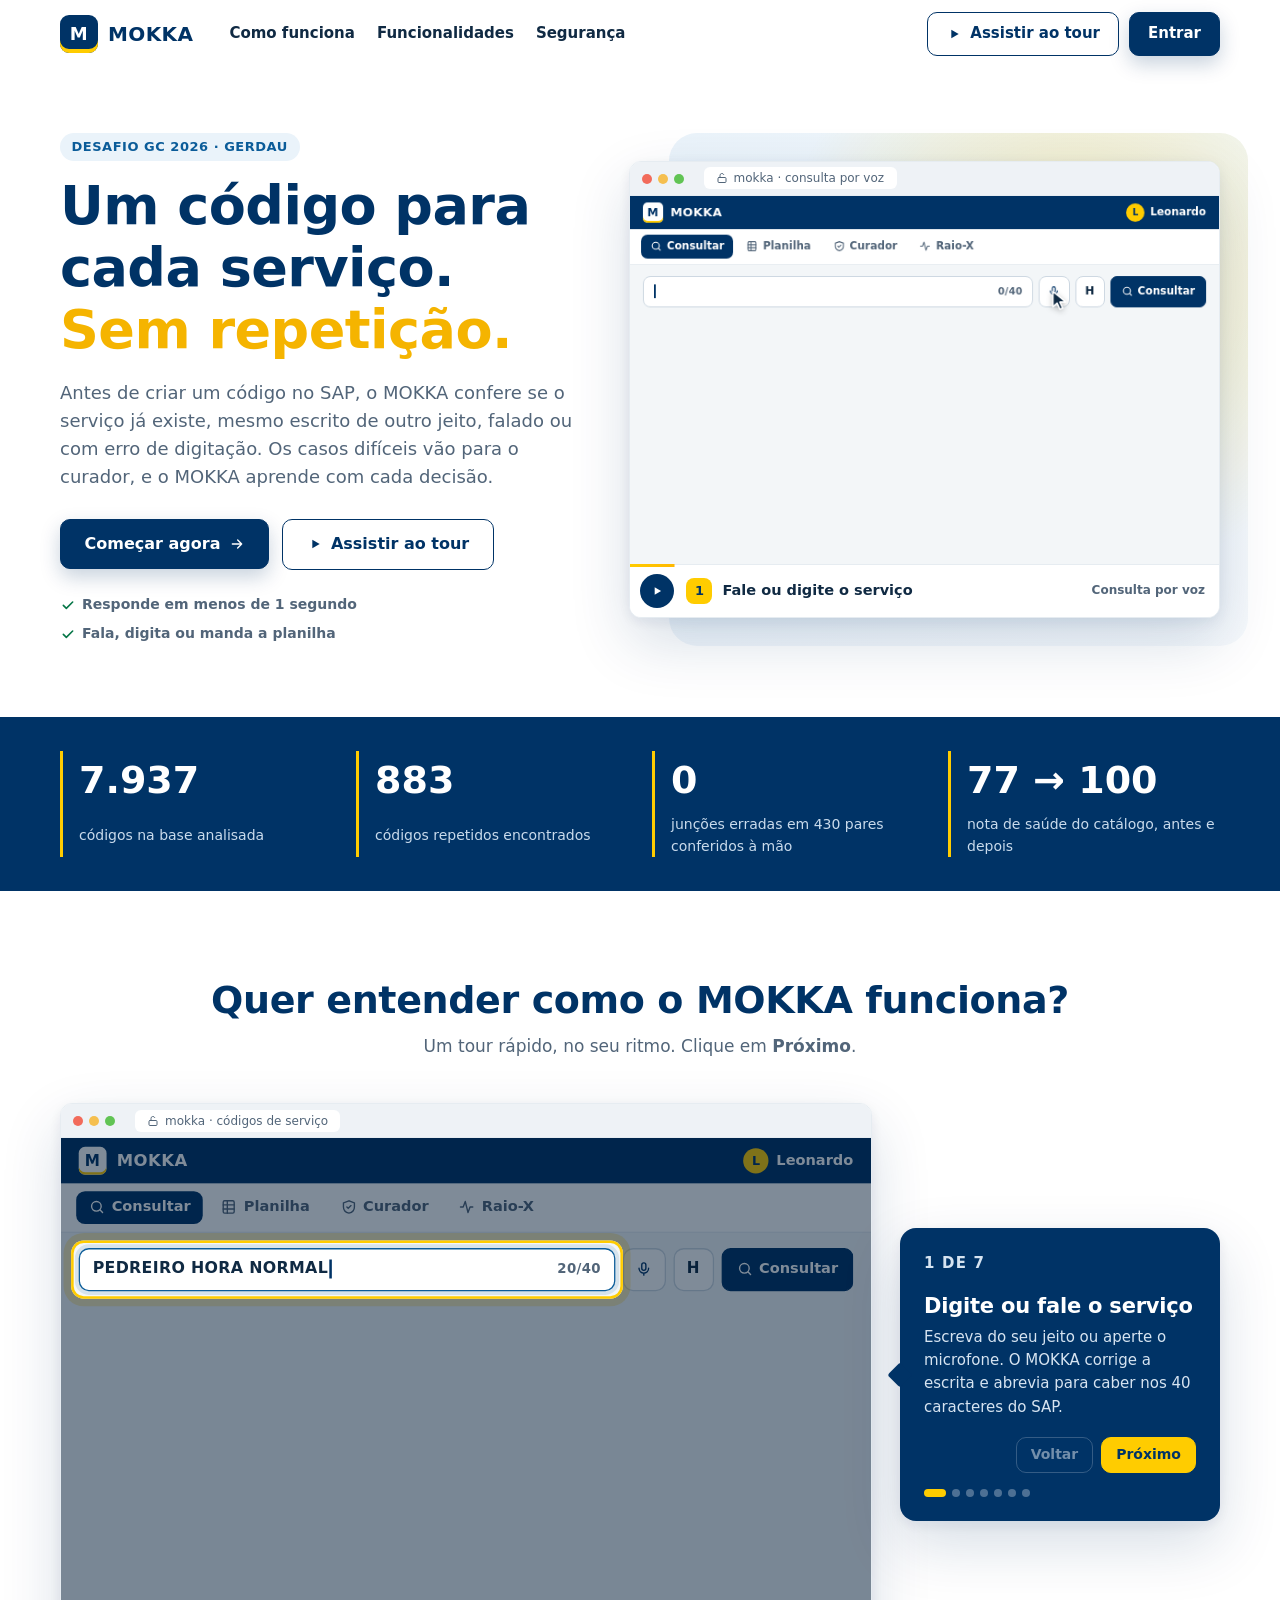
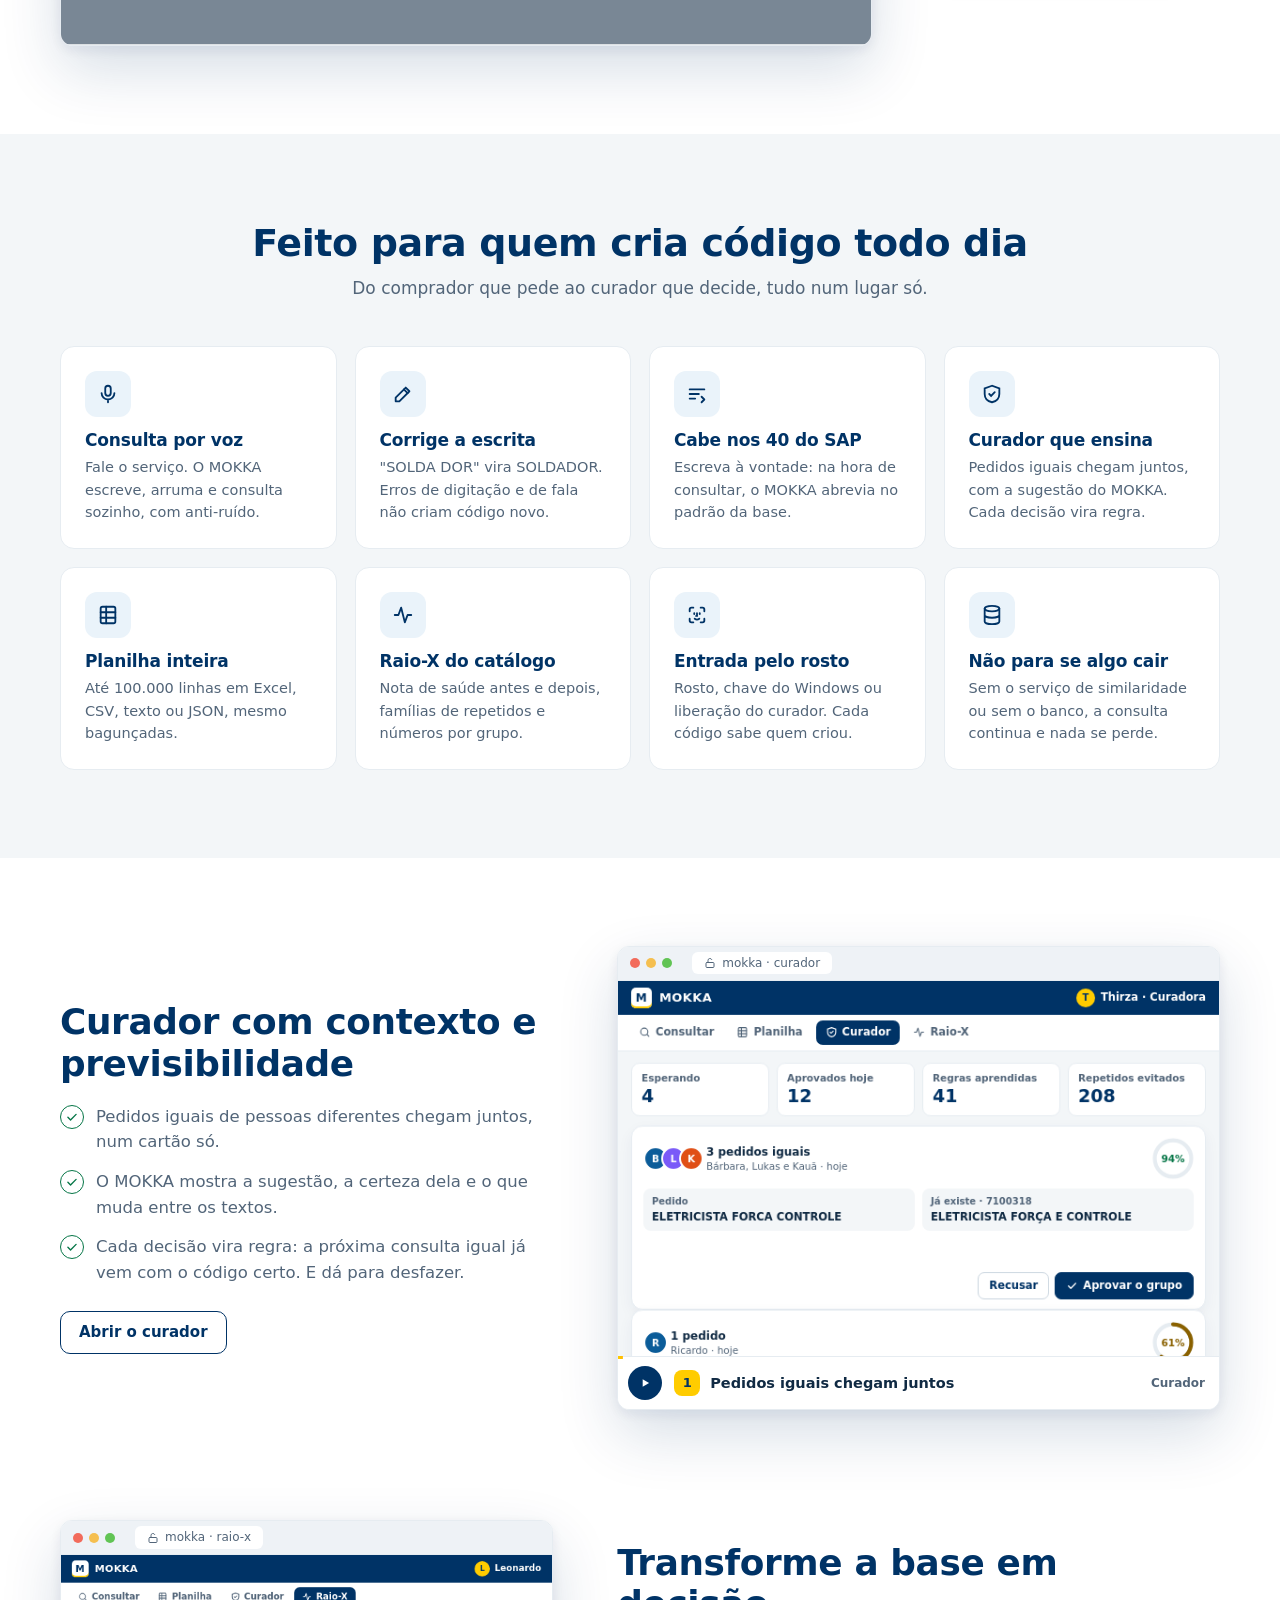
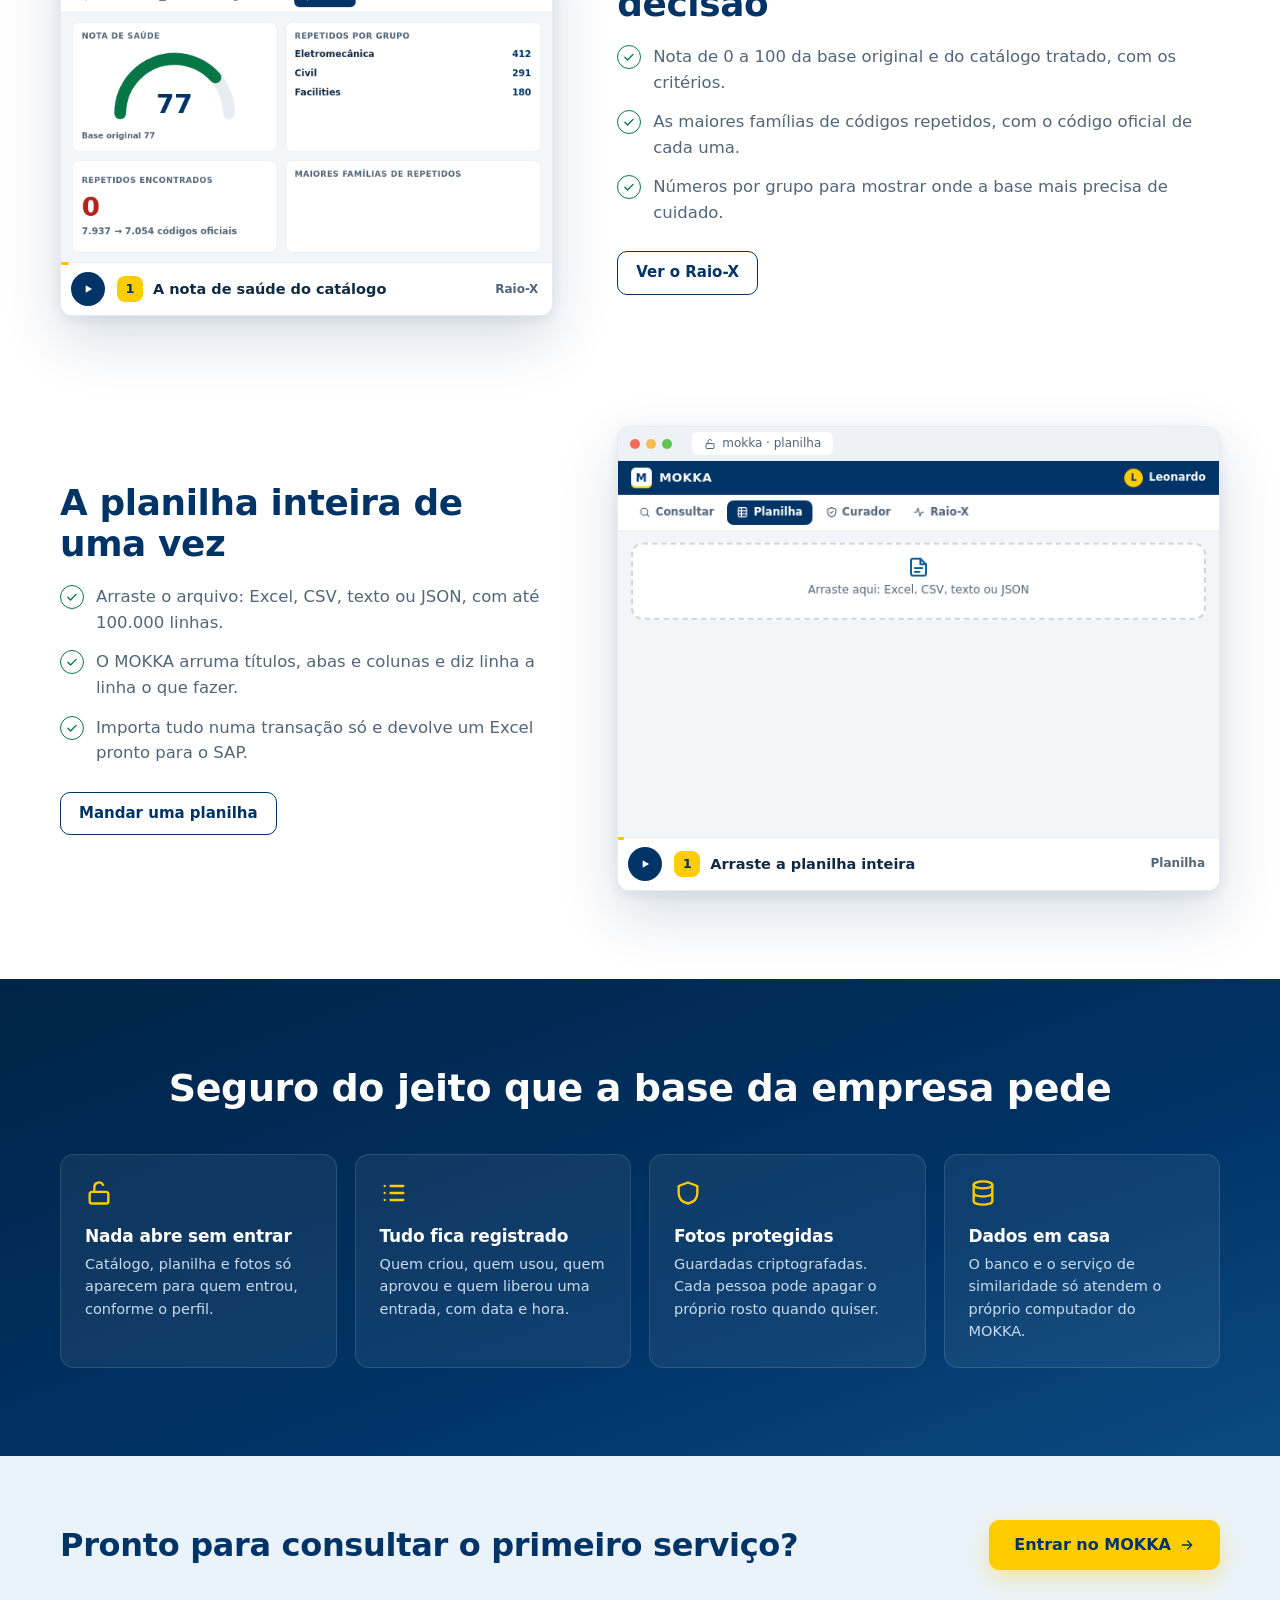
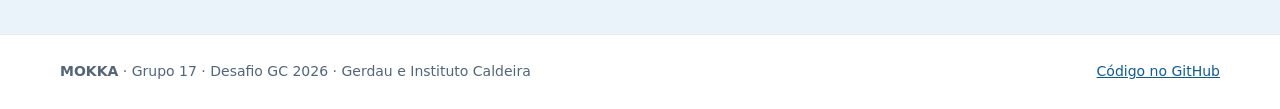
==== codigos-api/src/main/resources/static/inicio.html @ 4d0acd2e "feat: link seguro para o grupo, planilha até 100.000 linhas e tela inicial - Link seguro: o grupo te" ====
<!doctype html>
<html lang="pt-BR">
<head>
<meta charset="utf-8">
<meta name="viewport" content="width=device-width, initial-scale=1, viewport-fit=cover">
<meta name="theme-color" content="#003366">
<meta name="description" content="MOKKA: antes de criar um código de serviço no SAP, confere se ele já existe, mesmo escrito de outro jeito.">
<title>MOKKA · Um código para cada serviço</title>
<link rel="stylesheet" href="inicio.css?v=19">
</head>
<body>
<svg width="0" height="0" style="position:absolute" aria-hidden="true">
  <symbol id="i-busca" viewBox="0 0 24 24" fill="none" stroke="currentColor" stroke-width="2" stroke-linecap="round"><circle cx="11" cy="11" r="7"/><path d="m20 20-3.5-3.5"/></symbol>
  <symbol id="i-planilha" viewBox="0 0 24 24" fill="none" stroke="currentColor" stroke-width="2" stroke-linecap="round"><rect x="4" y="3" width="16" height="18" rx="2"/><path d="M4 9h16M4 15h16M10 3v18"/></symbol>
  <symbol id="i-curador" viewBox="0 0 24 24" fill="none" stroke="currentColor" stroke-width="2" stroke-linecap="round"><path d="M12 3 4 6v6c0 5 3.5 8 8 9 4.5-1 8-4 8-9V6z"/><path d="m9 12 2 2 4-4"/></symbol>
  <symbol id="i-mic" viewBox="0 0 24 24" fill="none" stroke="currentColor" stroke-width="2" stroke-linecap="round"><rect x="9" y="3" width="6" height="11" rx="3"/><path d="M5 11a7 7 0 0 0 14 0M12 18v3"/></symbol>
  <symbol id="i-rosto" viewBox="0 0 24 24" fill="none" stroke="currentColor" stroke-width="2" stroke-linecap="round"><path d="M4 8V6a2 2 0 0 1 2-2h2M16 4h2a2 2 0 0 1 2 2v2M20 16v2a2 2 0 0 1-2 2h-2M8 20H6a2 2 0 0 1-2-2v-2"/><path d="M9 10v1M15 10v1M12 10v3h-1M9.5 16a4 4 0 0 0 5 0"/></symbol>
  <symbol id="i-raio" viewBox="0 0 24 24" fill="none" stroke="currentColor" stroke-width="2" stroke-linecap="round" stroke-linejoin="round"><path d="M3 12h4l3-8 4 16 3-8h4"/></symbol>
  <symbol id="i-baixar" viewBox="0 0 24 24" fill="none" stroke="currentColor" stroke-width="2" stroke-linecap="round" stroke-linejoin="round"><path d="M12 4v11m0 0-4-4m4 4 4-4M5 19h14"/></symbol>
  <symbol id="i-banco" viewBox="0 0 24 24" fill="none" stroke="currentColor" stroke-width="2" stroke-linecap="round"><ellipse cx="12" cy="5" rx="8" ry="3"/><path d="M4 5v14c0 1.7 3.6 3 8 3s8-1.3 8-3V5M4 12c0 1.7 3.6 3 8 3s8-1.3 8-3"/></symbol>
  <symbol id="i-ok" viewBox="0 0 24 24" fill="none" stroke="currentColor" stroke-width="2.4" stroke-linecap="round" stroke-linejoin="round"><path d="m5 12.5 4.5 4.5L19 7.5"/></symbol>
  <symbol id="i-seta" viewBox="0 0 24 24" fill="none" stroke="currentColor" stroke-width="2" stroke-linecap="round" stroke-linejoin="round"><path d="M5 12h14M13 6l6 6-6 6"/></symbol>
  <symbol id="i-cadeado" viewBox="0 0 24 24" fill="none" stroke="currentColor" stroke-width="2" stroke-linecap="round" stroke-linejoin="round"><rect x="4" y="11" width="16" height="10" rx="2"/><path d="M8 11V7a4 4 0 0 1 7.5-2"/></symbol>
  <symbol id="i-relogio" viewBox="0 0 24 24" fill="none" stroke="currentColor" stroke-width="2" stroke-linecap="round" stroke-linejoin="round"><circle cx="12" cy="12" r="9"/><path d="M12 7v5l3 2"/></symbol>
  <symbol id="i-brilho" viewBox="0 0 24 24" fill="none" stroke="currentColor" stroke-width="2" stroke-linecap="round" stroke-linejoin="round"><path d="M12 3v4M12 17v4M3 12h4M17 12h4M6 6l2.5 2.5M15.5 15.5 18 18M18 6l-2.5 2.5M8.5 15.5 6 18"/></symbol>
  <symbol id="i-igual" viewBox="0 0 24 24" fill="none" stroke="currentColor" stroke-width="2.4" stroke-linecap="round" stroke-linejoin="round"><path d="M6 9h12M6 15h12"/></symbol>
  <symbol id="i-corrige" viewBox="0 0 24 24" fill="none" stroke="currentColor" stroke-width="2" stroke-linecap="round" stroke-linejoin="round"><path d="M4 20h4L19 9l-4-4L4 16z"/><path d="m13 7 4 4"/></symbol>
  <symbol id="i-tesoura" viewBox="0 0 24 24" fill="none" stroke="currentColor" stroke-width="2" stroke-linecap="round" stroke-linejoin="round"><path d="M4 7h16M4 12h10M4 17h6"/><path d="m17 15 3 3-3 3"/></symbol>
  <symbol id="i-escudo" viewBox="0 0 24 24" fill="none" stroke="currentColor" stroke-width="2" stroke-linecap="round" stroke-linejoin="round"><path d="M12 3 4 6v6c0 5 3.5 8 8 9 4.5-1 8-4 8-9V6z"/></symbol>
  <symbol id="i-lista" viewBox="0 0 24 24" fill="none" stroke="currentColor" stroke-width="2" stroke-linecap="round" stroke-linejoin="round"><path d="M9 6h11M9 12h11M9 18h11M4 6h.01M4 12h.01M4 18h.01"/></symbol>
  <symbol id="i-play" viewBox="0 0 24 24" fill="currentColor"><path d="M8 5.5v13l11-6.5z"/></symbol>
  <symbol id="i-pausa" viewBox="0 0 24 24" fill="currentColor"><rect x="6" y="5" width="4" height="14" rx="1"/><rect x="14" y="5" width="4" height="14" rx="1"/></symbol>
  <symbol id="i-mais" viewBox="0 0 24 24" fill="none" stroke="currentColor" stroke-width="2" stroke-linecap="round"><path d="M12 5v14M5 12h14"/></symbol>
  <symbol id="i-arquivo" viewBox="0 0 24 24" fill="none" stroke="currentColor" stroke-width="2" stroke-linecap="round" stroke-linejoin="round"><path d="M14 3H6a2 2 0 0 0-2 2v14a2 2 0 0 0 2 2h12a2 2 0 0 0 2-2V9z"/><path d="M14 3v6h6M8 13h8M8 17h5"/></symbol>
</svg>

<header class="topo" id="topo">
  <div class="dentro">
    <a class="marca" href="#inicio" aria-label="MOKKA, início">
      <span class="selo-marca" aria-hidden="true">M</span>
      <span>MOKKA</span>
    </a>
    <nav class="menu" aria-label="Seções">
      <a href="#tour">Como funciona</a>
      <a href="#funcionalidades">Funcionalidades</a>
      <a href="#seguranca">Segurança</a>
    </nav>
    <div class="acoes">
      <a class="botao contorno so-largo" href="#tour"><svg><use href="#i-play"/></svg>Assistir ao tour</a>
      <a class="botao principal" href="/#entrar">Entrar</a>
    </div>
  </div>
</header>

<main id="inicio">
  <section class="heroi dentro">
    <div class="heroi-texto">
      <p class="sobretitulo">Desafio GC 2026 · Gerdau</p>
      <h1>Um código para cada serviço. <span>Sem repetição.</span></h1>
      <p class="lide">Antes de criar um código no SAP, o MOKKA confere se o serviço já existe, mesmo escrito de outro jeito, falado ou com erro de digitação. Os casos difíceis vão para o curador, e o MOKKA aprende com cada decisão.</p>
      <div class="linha-botoes">
        <a class="botao principal grande" href="/#entrar">Começar agora<svg><use href="#i-seta"/></svg></a>
        <a class="botao contorno grande" href="#tour"><svg><use href="#i-play"/></svg>Assistir ao tour</a>
      </div>
      <ul class="selos">
        <li><svg><use href="#i-ok"/></svg>Responde em menos de 1 segundo</li>
        <li><svg><use href="#i-ok"/></svg>Fala, digita ou manda a planilha</li>
      </ul>
    </div>
    <figure class="video" data-demo="consulta" data-rotulo="Consulta por voz">
      <figcaption class="oculto-leitor">Demonstração animada: uma consulta por voz encontra o código que já existe.</figcaption>
    </figure>
  </section>

  <section class="numeros" aria-label="Resultados na base da Gerdau">
    <div class="dentro">
      <div><b data-contar="7937" data-milhar>0</b><span>códigos na base analisada</span></div>
      <div><b data-contar="883">0</b><span>códigos repetidos encontrados</span></div>
      <div><b data-contar="0" data-fixo>0</b><span>junções erradas em 430 pares conferidos à mão</span></div>
      <div><b><span data-contar="77">0</span> → <span data-contar="100">0</span></b><span>nota de saúde do catálogo, antes e depois</span></div>
    </div>
  </section>

  <section class="secao" id="tour">
    <div class="dentro">
      <h2 class="titulo-secao">Quer entender como o MOKKA funciona?</h2>
      <p class="sub-secao">Um tour rápido, no seu ritmo. Clique em <b>Próximo</b>.</p>
      <div class="tour" id="tour-caixa">
        <div class="janela">
          <div class="janela-barra"><i></i><i></i><i></i><span class="endereco"><svg><use href="#i-cadeado"/></svg>mokka · códigos de serviço</span></div>
          <div class="palco-caixa"><div class="palco" id="tour-palco"></div></div>
        </div>
        <div class="balao" id="tour-balao" role="dialog" aria-live="polite" aria-labelledby="tour-titulo">
          <p class="balao-passo" id="tour-passo"></p>
          <h3 id="tour-titulo"></h3>
          <p id="tour-texto"></p>
          <div class="balao-botoes">
            <button type="button" class="botao contorno pequeno" id="tour-voltar">Voltar</button>
            <button type="button" class="botao principal pequeno" id="tour-proximo">Próximo</button>
          </div>
          <div class="pontos" id="tour-pontos" aria-hidden="true"></div>
        </div>
      </div>
    </div>
  </section>

  <section class="secao clara" id="funcionalidades">
    <div class="dentro">
      <h2 class="titulo-secao">Feito para quem cria código todo dia</h2>
      <p class="sub-secao">Do comprador que pede ao curador que decide, tudo num lugar só.</p>
      <div class="grade">
        <article class="recurso"><span class="icone"><svg><use href="#i-mic"/></svg></span><h3>Consulta por voz</h3><p>Fale o serviço. O MOKKA escreve, arruma e consulta sozinho, com anti-ruído.</p></article>
        <article class="recurso"><span class="icone"><svg><use href="#i-corrige"/></svg></span><h3>Corrige a escrita</h3><p>"SOLDA DOR" vira SOLDADOR. Erros de digitação e de fala não criam código novo.</p></article>
        <article class="recurso"><span class="icone"><svg><use href="#i-tesoura"/></svg></span><h3>Cabe nos 40 do SAP</h3><p>Escreva à vontade: na hora de consultar, o MOKKA abrevia no padrão da base.</p></article>
        <article class="recurso"><span class="icone"><svg><use href="#i-curador"/></svg></span><h3>Curador que ensina</h3><p>Pedidos iguais chegam juntos, com a sugestão do MOKKA. Cada decisão vira regra.</p></article>
        <article class="recurso"><span class="icone"><svg><use href="#i-planilha"/></svg></span><h3>Planilha inteira</h3><p>Até 100.000 linhas em Excel, CSV, texto ou JSON, mesmo bagunçadas.</p></article>
        <article class="recurso"><span class="icone"><svg><use href="#i-raio"/></svg></span><h3>Raio-X do catálogo</h3><p>Nota de saúde antes e depois, famílias de repetidos e números por grupo.</p></article>
        <article class="recurso"><span class="icone"><svg><use href="#i-rosto"/></svg></span><h3>Entrada pelo rosto</h3><p>Rosto, chave do Windows ou liberação do curador. Cada código sabe quem criou.</p></article>
        <article class="recurso"><span class="icone"><svg><use href="#i-banco"/></svg></span><h3>Não para se algo cair</h3><p>Sem o serviço de similaridade ou sem o banco, a consulta continua e nada se perde.</p></article>
      </div>
    </div>
  </section>

  <section class="secao">
    <div class="dentro">
      <div class="bloco">
        <div class="bloco-texto">
          <h2>Curador com contexto e previsibilidade</h2>
          <ul class="lista-ok">
            <li><svg><use href="#i-ok"/></svg>Pedidos iguais de pessoas diferentes chegam juntos, num cartão só.</li>
            <li><svg><use href="#i-ok"/></svg>O MOKKA mostra a sugestão, a certeza dela e o que muda entre os textos.</li>
            <li><svg><use href="#i-ok"/></svg>Cada decisão vira regra: a próxima consulta igual já vem com o código certo. E dá para desfazer.</li>
          </ul>
          <a class="botao contorno" href="/#curador">Abrir o curador</a>
        </div>
        <figure class="video" data-demo="curador" data-rotulo="Curador">
          <figcaption class="oculto-leitor">Demonstração animada: o curador aprova um grupo de pedidos iguais e o MOKKA aprende.</figcaption>
        </figure>
      </div>

      <div class="bloco invertido">
        <div class="bloco-texto">
          <h2>Transforme a base em decisão</h2>
          <ul class="lista-ok">
            <li><svg><use href="#i-ok"/></svg>Nota de 0 a 100 da base original e do catálogo tratado, com os critérios.</li>
            <li><svg><use href="#i-ok"/></svg>As maiores famílias de códigos repetidos, com o código oficial de cada uma.</li>
            <li><svg><use href="#i-ok"/></svg>Números por grupo para mostrar onde a base mais precisa de cuidado.</li>
          </ul>
          <a class="botao contorno" href="/#raio-x">Ver o Raio-X</a>
        </div>
        <figure class="video" data-demo="raiox" data-rotulo="Raio-X">
          <figcaption class="oculto-leitor">Demonstração animada: a nota do catálogo sobe de 77 para 100.</figcaption>
        </figure>
      </div>

      <div class="bloco">
        <div class="bloco-texto">
          <h2>A planilha inteira de uma vez</h2>
          <ul class="lista-ok">
            <li><svg><use href="#i-ok"/></svg>Arraste o arquivo: Excel, CSV, texto ou JSON, com até 100.000 linhas.</li>
            <li><svg><use href="#i-ok"/></svg>O MOKKA arruma títulos, abas e colunas e diz linha a linha o que fazer.</li>
            <li><svg><use href="#i-ok"/></svg>Importa tudo numa transação só e devolve um Excel pronto para o SAP.</li>
          </ul>
          <a class="botao contorno" href="/#planilha">Mandar uma planilha</a>
        </div>
        <figure class="video" data-demo="planilha" data-rotulo="Planilha">
          <figcaption class="oculto-leitor">Demonstração animada: uma planilha é analisada e cada linha ganha um resultado.</figcaption>
        </figure>
      </div>
    </div>
  </section>

  <section class="secao escura" id="seguranca">
    <div class="dentro">
      <h2 class="titulo-secao">Seguro do jeito que a base da empresa pede</h2>
      <div class="grade quatro">
        <article><svg><use href="#i-cadeado"/></svg><h3>Nada abre sem entrar</h3><p>Catálogo, planilha e fotos só aparecem para quem entrou, conforme o perfil.</p></article>
        <article><svg><use href="#i-lista"/></svg><h3>Tudo fica registrado</h3><p>Quem criou, quem usou, quem aprovou e quem liberou uma entrada, com data e hora.</p></article>
        <article><svg><use href="#i-escudo"/></svg><h3>Fotos protegidas</h3><p>Guardadas criptografadas. Cada pessoa pode apagar o próprio rosto quando quiser.</p></article>
        <article><svg><use href="#i-banco"/></svg><h3>Dados em casa</h3><p>O banco e o serviço de similaridade só atendem o próprio computador do MOKKA.</p></article>
      </div>
    </div>
  </section>

  <section class="chamada" id="entrar">
    <div class="dentro">
      <h2>Pronto para consultar o primeiro serviço?</h2>
      <a class="botao amarelo grande" href="/#entrar">Entrar no MOKKA<svg><use href="#i-seta"/></svg></a>
    </div>
  </section>
</main>

<footer class="rodape">
  <div class="dentro">
    <span><b>MOKKA</b> · Grupo 17 · Desafio GC 2026 · Gerdau e Instituto Caldeira</span>
    <a href="https://github.com/LeonardoLopesMMZ/DESAFIO-GC-GERDAU" target="_blank" rel="noopener">Código no GitHub</a>
  </div>
</footer>

<template id="tela-consulta">
  <div class="app">
    <div class="app-topo"><span class="mini-selo">M</span>MOKKA<span class="app-usuario"><i>L</i>Leonardo</span></div>
    <div class="app-abas"><span class="ativa"><svg><use href="#i-busca"/></svg>Consultar</span><span><svg><use href="#i-planilha"/></svg>Planilha</span><span><svg><use href="#i-curador"/></svg>Curador</span><span><svg><use href="#i-raio"/></svg>Raio-X</span></div>
    <div class="app-corpo">
      <div class="campo-linha">
        <div class="campo" data-alvo="campo"><span class="digitado" data-digitar="pedreiro hora normal"></span><span class="caret"></span><span class="contador"><b data-tamanho>0</b>/40</span></div>
        <span class="mic" data-alvo="mic"><svg><use href="#i-mic"/></svg></span>
        <span class="un">H</span>
        <span class="btn principal" data-alvo="consultar"><svg><use href="#i-busca"/></svg>Consultar</span>
      </div>
      <p class="ouvindo">Ouvindo… pode falar</p>
      <div class="faixa vermelha"><span class="sinal"><svg><use href="#i-igual"/></svg></span><div><b>Já existe: 7100215</b><small>PEDREIRO - HORA NORMAL · mesma unidade</small></div><span class="btn principal" data-alvo="usar"><svg><use href="#i-ok"/></svg>Usar o 7100215</span></div>
      <div class="cab-lista"><b>Parecidos no catálogo</b><span class="pager"><span class="pg1">1–5 de 8</span><span class="pg2">6–8 de 8</span><i>‹</i><i data-alvo="proximo">›</i></span></div>
      <div class="linhas pagina1">
        <div class="linha"><b>7100215</b><span>PEDREIRO - HORA NORMAL</span><em class="ad" style="--p:100%">100%</em><span class="tag igual">Igual</span></div>
        <div class="linha"><b>7100341</b><span>PEDREIRO HORA NORMAL ADM</span><em class="ad" style="--p:94%">94%</em><span class="tag quase">Quase igual</span></div>
        <div class="linha"><b>7100217</b><span>PEDREIRO - HORA EXTRA 50%</span><em class="ad" style="--p:81%">81%</em><span class="tag dif">Diferente</span></div>
        <div class="linha"><b>7100220</b><span>MEIO OFICIAL PEDREIRO</span><em class="ad" style="--p:72%">72%</em><span class="tag dif">Diferente</span></div>
        <div class="linha"><b>7100398</b><span>PEDREIRO REFRATARISTA</span><em class="ad" style="--p:68%">68%</em><span class="tag dif">Diferente</span></div>
      </div>
      <div class="linhas pagina2">
        <div class="linha"><b>7100402</b><span>ENCARREGADO PEDREIRO</span><em class="ad" style="--p:61%">61%</em><span class="tag dif">Diferente</span></div>
        <div class="linha"><b>7100219</b><span>PEDREIRO - HORA EXTRA 100%</span><em class="ad" style="--p:58%">58%</em><span class="tag dif">Diferente</span></div>
        <div class="linha"><b>7100512</b><span>AJUDANTE PEDREIRO</span><em class="ad" style="--p:55%">55%</em><span class="tag dif">Diferente</span></div>
      </div>
      <div class="pronto"><svg><use href="#i-ok"/></svg>Código 7100215 usado. Nenhum código repetido criado.</div>
    </div>
  </div>
</template>

<template id="tela-curador">
  <div class="app">
    <div class="app-topo"><span class="mini-selo">M</span>MOKKA<span class="app-usuario"><i>T</i>Thirza · Curadora</span></div>
    <div class="app-abas"><span><svg><use href="#i-busca"/></svg>Consultar</span><span><svg><use href="#i-planilha"/></svg>Planilha</span><span class="ativa"><svg><use href="#i-curador"/></svg>Curador</span><span><svg><use href="#i-raio"/></svg>Raio-X</span></div>
    <div class="app-corpo">
      <div class="kpis">
        <div><small>Esperando</small><b data-de="4" data-ate="3" data-contar-cena>4</b></div>
        <div><small>Aprovados hoje</small><b data-de="12" data-ate="15" data-contar-cena>12</b></div>
        <div><small>Regras aprendidas</small><b data-de="41" data-ate="42" data-contar-cena>41</b></div>
        <div><small>Repetidos evitados</small><b data-de="208" data-ate="211" data-contar-cena>208</b></div>
      </div>
      <div class="caso" data-alvo="caso">
        <div class="caso-topo">
          <span class="avatares"><i>B</i><i>L</i><i>K</i></span>
          <span><b>3 pedidos iguais</b><small>Bárbara, Lukas e Kauã · hoje</small></span>
          <span class="anel" style="--p:94"><svg viewBox="0 0 36 36"><circle cx="18" cy="18" r="15.9"/><circle class="cheio" cx="18" cy="18" r="15.9" pathLength="100"/></svg><b>94%</b></span>
        </div>
        <div class="comparar">
          <div><small>Pedido</small>ELETRICISTA <mark>FORCA</mark> CONTROLE</div>
          <div><small>Já existe · 7100318</small>ELETRICISTA <mark>FORÇA E</mark> CONTROLE</div>
        </div>
        <p class="sugestao"><svg><use href="#i-brilho"/></svg>Sugestão do MOKKA: <b>é o mesmo serviço, usar o 7100318</b></p>
        <div class="caso-botoes"><span class="btn">Recusar</span><span class="btn principal" data-alvo="aprovar"><svg><use href="#i-ok"/></svg><span class="txt-a">Aprovar o grupo</span><span class="txt-b">Grupo aprovado</span></span></div>
        <span class="selo-ok" aria-hidden="true"><svg viewBox="0 0 24 24"><circle cx="12" cy="12" r="10"/><path d="m7.5 12.5 3 3 6-6.5"/></svg></span>
      </div>
      <div class="caso proximo-caso">
        <div class="caso-topo"><span class="avatares"><i>R</i></span><span><b>1 pedido</b><small>Ricardo · hoje</small></span><span class="anel" style="--p:61"><svg viewBox="0 0 36 36"><circle cx="18" cy="18" r="15.9"/><circle class="cheio" cx="18" cy="18" r="15.9" pathLength="100"/></svg><b>61%</b></span></div>
        <div class="comparar"><div><small>Pedido</small>SOLDADOR TIG INOX</div><div><small>Parecido · 7100604</small>SOLDADOR TIG</div></div>
      </div>
      <div class="aprendi"><svg><use href="#i-brilho"/></svg>Aprendido: a próxima consulta igual já vem com o 7100318</div>
    </div>
  </div>
</template>

<template id="tela-raiox">
  <div class="app">
    <div class="app-topo"><span class="mini-selo">M</span>MOKKA<span class="app-usuario"><i>L</i>Leonardo</span></div>
    <div class="app-abas"><span><svg><use href="#i-busca"/></svg>Consultar</span><span><svg><use href="#i-planilha"/></svg>Planilha</span><span><svg><use href="#i-curador"/></svg>Curador</span><span class="ativa"><svg><use href="#i-raio"/></svg>Raio-X</span></div>
    <div class="app-corpo raiox">
      <div class="painel nota">
        <small>Nota de saúde</small>
        <div class="medidor"><svg viewBox="0 0 120 70"><path class="trilho" d="M10 62a50 50 0 0 1 100 0" pathLength="100"/><path class="arco" d="M10 62a50 50 0 0 1 100 0" pathLength="100"/></svg><b data-de="77" data-ate="100" data-contar-cena>77</b></div>
        <p><span class="antes">Base original 77</span><span class="depois">Catálogo tratado 100</span></p>
      </div>
      <div class="painel barras">
        <small>Repetidos por grupo</small>
        <div class="barra"><span>Eletromecânica</span><i style="--p:88%"></i><b>412</b></div>
        <div class="barra"><span>Civil</span><i style="--p:62%"></i><b>291</b></div>
        <div class="barra"><span>Facilities</span><i style="--p:38%"></i><b>180</b></div>
      </div>
      <div class="painel familias">
        <small>Maiores famílias de repetidos</small>
        <div class="familia"><b>ELETRICISTA - HORA NORMAL</b><span>23 códigos → 1</span></div>
        <div class="familia"><b>AJUDANTE GERAL</b><span>17 códigos → 1</span></div>
        <div class="familia"><b>PEDREIRO - HORA NORMAL</b><span>12 códigos → 1</span></div>
      </div>
      <div class="painel total"><small>Repetidos encontrados</small><b data-de="0" data-ate="883" data-contar-cena>0</b><span>7.937 → 7.054 códigos oficiais</span></div>
    </div>
  </div>
</template>

<template id="tela-planilha">
  <div class="app">
    <div class="app-topo"><span class="mini-selo">M</span>MOKKA<span class="app-usuario"><i>L</i>Leonardo</span></div>
    <div class="app-abas"><span><svg><use href="#i-busca"/></svg>Consultar</span><span class="ativa"><svg><use href="#i-planilha"/></svg>Planilha</span><span><svg><use href="#i-curador"/></svg>Curador</span><span><svg><use href="#i-raio"/></svg>Raio-X</span></div>
    <div class="app-corpo">
      <div class="soltar" data-alvo="soltar"><svg><use href="#i-arquivo"/></svg><span class="soltar-texto">Arraste aqui: Excel, CSV, texto ou JSON</span><span class="soltar-nome">pedidos_novembro.xlsx · 12.480 linhas</span><span class="progresso"><i></i></span></div>
      <span class="arquivo-voando"><svg><use href="#i-arquivo"/></svg>pedidos_novembro.xlsx</span>
      <div class="chips">
        <span class="chip vermelho">Já existem <b data-de="0" data-ate="4212" data-contar-cena>0</b></span>
        <span class="chip amarelo">Parecidos <b data-de="0" data-ate="1033" data-contar-cena>0</b></span>
        <span class="chip verde">Novos <b data-de="0" data-ate="6980" data-contar-cena>0</b></span>
        <span class="chip azul">Repetidos <b data-de="0" data-ate="255" data-contar-cena>0</b></span>
      </div>
      <div class="tabela">
        <div class="linha"><span>2</span><span>ELETRICISTA HORA NORMAL</span><span class="res vermelho">Já existe</span><span>7100109</span></div>
        <div class="linha"><span>3</span><span>MONTADOR ANDAIME</span><span class="res verde">Novo</span><span>—</span></div>
        <div class="linha"><span>4</span><span>ELETRICISTA - HR NORMAL</span><span class="res azul">Repetido</span><span>linha 2</span></div>
        <div class="linha"><span>5</span><span>SOLDA DOR TIG</span><span class="res amarelo">Parecido</span><span>7100604</span></div>
        <div class="linha"><span>6</span><span>PINTOR INDUSTRIAL</span><span class="res vermelho">Já existe</span><span>7100733</span></div>
      </div>
      <div class="baixar"><span class="btn principal" data-alvo="importar"><svg><use href="#i-banco"/></svg>Importar no banco</span><span class="btn" data-alvo="baixar"><svg><use href="#i-baixar"/></svg>Baixar Excel organizado</span></div>
    </div>
  </div>
</template>

<script src="inicio.js?v=19"></script>
</body>
</html>
---- codigos-api/src/main/resources/static/inicio.css ----
:root {
  --azul: #003366;
  --azul-2: #0b5c99;
  --azul-claro: #eaf3fa;
  --amarelo: #ffcc00;
  --amarelo-escuro: #8a6100;
  --vermelho: #b42318;
  --verde: #067647;
  --texto: #102a43;
  --fraco: #526579;
  --borda: #cbd6e0;
  --linha: #e6ecf1;
  --fundo: #f3f6f8;
  --raio: 12px;
  --sombra: 0 24px 60px rgba(0, 51, 102, .16), 0 4px 14px rgba(0, 51, 102, .08);
}

* { box-sizing: border-box; }
html { scroll-behavior: smooth; scroll-padding-top: 76px; -webkit-text-size-adjust: 100%; }
body { margin: 0; font: 16px/1.55 "Segoe UI", system-ui, -apple-system, Roboto, Arial, sans-serif; color: var(--texto); background: #fff; }
svg { width: 18px; height: 18px; flex: none; }
a { color: var(--azul-2); }
h1, h2, h3 { line-height: 1.15; letter-spacing: -.01em; }
.oculto-leitor { position: absolute; width: 1px; height: 1px; overflow: hidden; clip: rect(0 0 0 0); white-space: nowrap; }
.dentro { width: min(1160px, 100% - 32px); margin: 0 auto; }
.estreito { width: min(780px, 100% - 32px); }

.botao {
  display: inline-flex; align-items: center; justify-content: center; gap: 8px; min-height: 42px; padding: 9px 18px;
  border: 1.5px solid var(--borda); border-radius: 10px; font: inherit; font-weight: 700; font-size: 15px; text-decoration: none;
  color: var(--azul); background: #fff; cursor: pointer; transition: transform .15s ease, background .2s ease, border-color .2s ease, box-shadow .2s ease;
}
.botao:hover { transform: translateY(-2px); border-color: var(--azul); }
.botao:active { transform: scale(.97); }
.botao:focus-visible, summary:focus-visible { outline: 3px solid var(--amarelo); outline-offset: 2px; }
.botao.principal { color: #fff; background: var(--azul); border-color: var(--azul); box-shadow: 0 8px 20px rgba(0, 51, 102, .22); }
.botao.principal:hover { background: var(--azul-2); border-color: var(--azul-2); }
.botao.contorno { border-color: var(--azul); }
.botao.amarelo { color: var(--azul); background: var(--amarelo); border-color: var(--amarelo); box-shadow: 0 8px 22px rgba(255, 204, 0, .35); }
.botao.grande { min-height: 50px; padding: 12px 24px; font-size: 16px; }
.botao.pequeno { min-height: 36px; padding: 6px 14px; font-size: 14px; }
.botao:disabled { opacity: .45; cursor: default; transform: none; }
.botao svg { width: 16px; height: 16px; }

.topo { position: sticky; top: 0; z-index: 10; background: rgba(255, 255, 255, .9); backdrop-filter: blur(10px); border-bottom: 1px solid transparent; transition: border-color .2s ease, box-shadow .2s ease; }
.topo.rolou { border-color: var(--linha); box-shadow: 0 6px 20px rgba(0, 51, 102, .06); }
.topo .dentro { display: flex; align-items: center; gap: 24px; min-height: 68px; }
.marca { display: inline-flex; align-items: center; gap: 10px; font-weight: 800; font-size: 20px; color: var(--azul); text-decoration: none; letter-spacing: .02em; }
.selo-marca { width: 38px; height: 38px; display: grid; place-items: center; border-radius: 9px; color: #fff; background: var(--azul); box-shadow: inset 0 -4px 0 var(--amarelo); font-size: 18px; }
.menu { display: flex; gap: 22px; margin-left: 12px; }
.menu a { color: var(--texto); text-decoration: none; font-weight: 600; font-size: 15px; position: relative; }
.menu a::after { content: ""; position: absolute; left: 0; right: 0; bottom: -6px; height: 2px; background: var(--amarelo); transform: scaleX(0); transition: transform .25s ease; }
.menu a:hover::after { transform: scaleX(1); }
.acoes { margin-left: auto; display: flex; gap: 10px; }

.heroi { display: grid; grid-template-columns: minmax(0, 1fr) minmax(0, 1.15fr); gap: 56px; align-items: center; padding: 64px 0 72px; }
.sobretitulo { display: inline-block; margin: 0 0 14px; padding: 4px 12px; border-radius: 99px; background: var(--azul-claro); color: var(--azul-2); font-weight: 700; font-size: 13px; letter-spacing: .04em; text-transform: uppercase; }
h1 { margin: 0 0 18px; font-size: clamp(34px, 4.4vw, 54px); color: var(--azul); font-weight: 800; }
h1 span { display: block; color: #f5b400; }
.lide { margin: 0 0 28px; font-size: 18px; color: var(--fraco); max-width: 34em; }
.linha-botoes { display: flex; flex-wrap: wrap; gap: 12px; }
.selos { display: flex; flex-wrap: wrap; gap: 8px 22px; margin: 24px 0 0; padding: 0; list-style: none; color: var(--fraco); font-size: 14px; font-weight: 600; }
.selos li { display: inline-flex; align-items: center; gap: 6px; }
.selos svg { width: 16px; height: 16px; color: var(--verde); }
.heroi-texto > * { animation: subir .7s cubic-bezier(.2, .8, .2, 1) both; }
.heroi-texto > :nth-child(2) { animation-delay: .08s; }
.heroi-texto > :nth-child(3) { animation-delay: .16s; }
.heroi-texto > :nth-child(4) { animation-delay: .24s; }
.heroi-texto > :nth-child(5) { animation-delay: .32s; }
.heroi .video { animation: subir .9s .2s cubic-bezier(.2, .8, .2, 1) both; }
@keyframes subir { from { opacity: 0; transform: translateY(18px); } to { opacity: 1; transform: none; } }

.video { margin: 0; position: relative; }
.heroi .video::before { content: ""; position: absolute; inset: -28px -28px -28px 40px; border-radius: 28px; background: radial-gradient(circle at 70% 30%, rgba(255, 204, 0, .28), transparent 55%), linear-gradient(135deg, var(--azul-claro), #f6f9fc); z-index: -1; }
.janela { position: relative; border-radius: var(--raio); background: #fff; box-shadow: var(--sombra); overflow: hidden; border: 1px solid var(--linha); }
.janela-barra { display: flex; align-items: center; gap: 6px; height: 34px; padding: 0 12px; background: #eef2f6; border-bottom: 1px solid var(--linha); }
.janela-barra i { width: 10px; height: 10px; border-radius: 50%; background: #f26b5b; }
.janela-barra i:nth-child(2) { background: #f5bf4f; }
.janela-barra i:nth-child(3) { background: #61c454; }
.endereco { display: inline-flex; align-items: center; gap: 6px; margin-left: 14px; padding: 2px 12px; border-radius: 6px; background: #fff; color: var(--fraco); font-size: 12px; max-width: 60%; overflow: hidden; white-space: nowrap; text-overflow: ellipsis; }
.endereco svg { width: 12px; height: 12px; }
.palco-caixa { position: relative; overflow: hidden; cursor: pointer; }
.palco { position: absolute; top: 0; left: 0; width: 640px; height: 400px; transform-origin: 0 0; overflow: hidden; background: #f3f6f8; font-size: 12px; line-height: 1.35; }
.pausado *, .pausado *::before, .pausado *::after { animation-play-state: paused !important; }

.numeros { background: var(--azul); color: #fff; padding: 34px 0; }
.numeros .dentro { display: grid; grid-template-columns: repeat(4, 1fr); gap: 24px; }
.numeros div > div { display: grid; gap: 4px; padding-left: 16px; border-left: 3px solid var(--amarelo); }
.numeros b { font-size: clamp(28px, 3vw, 38px); font-weight: 800; font-variant-numeric: tabular-nums; }
.numeros span:not([data-contar]) { color: #c9dbec; font-size: 14px; }
.numeros b span { color: #fff !important; font-size: inherit !important; }

.secao { padding: 88px 0; }
.secao.clara { background: var(--fundo); }
.titulo-secao { margin: 0 0 10px; text-align: center; font-size: clamp(28px, 3vw, 38px); color: var(--azul); font-weight: 800; }
.sub-secao { margin: 0 auto 44px; text-align: center; color: var(--fraco); font-size: 17px; max-width: 40em; }

.tour { display: grid; grid-template-columns: minmax(0, 1fr) 320px; gap: 28px; align-items: center; }
.balao { position: relative; padding: 24px; border-radius: 16px; color: #fff; background: var(--azul); box-shadow: var(--sombra); }
.balao::before { content: ""; position: absolute; left: -9px; top: 50%; width: 18px; height: 18px; background: var(--azul); transform: translateY(-50%) rotate(45deg); border-radius: 3px; }
.balao.troca > * { animation: subir .4s cubic-bezier(.2, .8, .2, 1) both; }
.balao-passo { margin: 0 0 6px; font-size: 12px; font-weight: 800; letter-spacing: .08em; text-transform: uppercase; color: var(--amarelo); }
.balao h3 { margin: 0 0 8px; font-size: 21px; }
.balao p { margin: 0 0 18px; color: #d6e4f1; font-size: 15px; }
.balao-botoes { display: flex; gap: 8px; justify-content: flex-end; }
.balao .botao.contorno { color: #fff; background: transparent; border-color: rgba(255, 255, 255, .45); }
.balao .botao.principal { color: var(--azul); background: var(--amarelo); border-color: var(--amarelo); box-shadow: none; }
.pontos { display: flex; gap: 6px; margin-top: 16px; }
.pontos i { width: 8px; height: 8px; border-radius: 8px; background: rgba(255, 255, 255, .3); transition: width .3s ease, background .3s ease; }
.pontos i.ativo { width: 22px; background: var(--amarelo); }
.tour .palco-caixa { cursor: default; }
.foco { position: absolute; z-index: 5; border: 2px solid var(--amarelo); border-radius: 10px; box-shadow: 0 0 0 9999px rgba(0, 25, 51, .5), 0 0 0 6px rgba(255, 204, 0, .25); transition: all .45s cubic-bezier(.2, .8, .2, 1); pointer-events: none; animation: respira 2s ease-in-out infinite; }
@keyframes respira { 50% { box-shadow: 0 0 0 9999px rgba(0, 25, 51, .5), 0 0 0 10px rgba(255, 204, 0, .12); } }

.grade { display: grid; grid-template-columns: repeat(4, 1fr); gap: 18px; }
.recurso { padding: 24px; border-radius: 14px; background: #fff; border: 1px solid var(--linha); transition: transform .25s ease, box-shadow .25s ease, border-color .25s ease; }
.recurso:hover { transform: translateY(-4px); box-shadow: 0 16px 34px rgba(0, 51, 102, .1); border-color: #bcd3e8; }
.recurso .icone { width: 46px; height: 46px; display: grid; place-items: center; border-radius: 12px; color: var(--azul); background: var(--azul-claro); margin-bottom: 14px; transition: background .25s ease, color .25s ease, transform .3s cubic-bezier(.2, .8, .2, 1.4); }
.recurso:hover .icone { color: var(--azul); background: var(--amarelo); transform: rotate(-6deg) scale(1.06); }
.recurso .icone svg { width: 22px; height: 22px; }
.recurso h3 { margin: 0 0 6px; font-size: 17px; color: var(--azul); }
.recurso p { margin: 0; color: var(--fraco); font-size: 14.5px; }

.bloco { display: grid; grid-template-columns: minmax(0, .9fr) minmax(0, 1.1fr); gap: 64px; align-items: center; }
.bloco + .bloco { margin-top: 110px; }
.bloco.invertido .bloco-texto { order: 2; }
.bloco h2 { margin: 0 0 20px; font-size: clamp(26px, 2.8vw, 36px); color: var(--azul); font-weight: 800; }
.lista-ok { margin: 0 0 26px; padding: 0; list-style: none; display: grid; gap: 14px; }
.lista-ok li { display: flex; gap: 12px; color: var(--fraco); font-size: 16.5px; }
.lista-ok svg { width: 24px; height: 24px; padding: 4px; border-radius: 50%; color: var(--verde); border: 1.5px solid currentColor; margin-top: 1px; }
.revelar { opacity: 0; transform: translateY(24px); transition: opacity .7s ease, transform .7s cubic-bezier(.2, .8, .2, 1); }
.revelar.visto { opacity: 1; transform: none; }

.escura { background: linear-gradient(160deg, #002447, var(--azul) 60%, #0b4a80); color: #fff; }
.escura .titulo-secao { color: #fff; margin-bottom: 44px; }
.grade.quatro article { padding: 24px; border-radius: 14px; background: rgba(255, 255, 255, .06); border: 1px solid rgba(255, 255, 255, .12); }
.grade.quatro svg { width: 28px; height: 28px; color: var(--amarelo); }
.grade.quatro h3 { margin: 12px 0 6px; font-size: 17px; }
.grade.quatro p { margin: 0; color: #c9dbec; font-size: 14.5px; }


.chamada { padding: 64px 0; background: var(--azul-claro); }
.chamada .dentro { display: flex; align-items: center; justify-content: space-between; gap: 20px; flex-wrap: wrap; }
.chamada h2 { margin: 0; font-size: clamp(24px, 2.6vw, 32px); color: var(--azul); }
.rodape { padding: 26px 0; color: var(--fraco); font-size: 14px; border-top: 1px solid var(--linha); }
.rodape .dentro { display: flex; justify-content: space-between; gap: 12px; flex-wrap: wrap; }

.app { position: absolute; inset: 0; display: flex; flex-direction: column; color: var(--texto); }
.app svg { width: 13px; height: 13px; }
.app-topo { display: flex; align-items: center; gap: 8px; height: 36px; padding: 0 14px; background: var(--azul); color: #fff; font-weight: 800; font-size: 13px; letter-spacing: .03em; }
.mini-selo { width: 22px; height: 22px; display: grid; place-items: center; border-radius: 5px; background: #fff; color: var(--azul); box-shadow: inset 0 -2px 0 var(--amarelo); font-size: 12px; }
.app-usuario { margin-left: auto; display: inline-flex; align-items: center; gap: 6px; font-weight: 600; font-size: 11.5px; letter-spacing: 0; }
.app-usuario i { width: 20px; height: 20px; display: grid; place-items: center; border-radius: 50%; background: var(--amarelo); color: var(--azul); font-style: normal; font-weight: 800; font-size: 10px; }
.app-abas { display: flex; gap: 4px; padding: 6px 12px; background: #fff; border-bottom: 1px solid var(--linha); }
.app-abas span { display: inline-flex; align-items: center; gap: 5px; padding: 5px 10px; border-radius: 7px; color: var(--fraco); font-weight: 600; font-size: 11.5px; }
.app-abas .ativa { color: #fff; background: var(--azul); }
.app-corpo { position: relative; flex: 1; padding: 12px 14px; overflow: hidden; }
.btn { display: inline-flex; align-items: center; gap: 5px; padding: 6px 11px; border-radius: 7px; border: 1px solid var(--borda); background: #fff; color: var(--azul); font-weight: 700; font-size: 11.5px; white-space: nowrap; transition: transform .15s ease, background .3s ease, color .3s ease; }
.btn.principal { color: #fff; background: var(--azul); border-color: var(--azul); }
.apertado { transform: scale(.92); }

.cursor { position: absolute; z-index: 6; top: 0; left: 0; width: 18px; height: 24px; margin: -2px 0 0 -3px; opacity: 0; transition: transform .75s cubic-bezier(.45, .05, .15, 1), opacity .3s ease; pointer-events: none;
  background: url("data:image/svg+xml,%3Csvg xmlns='http://www.w3.org/2000/svg' viewBox='0 0 18 24'%3E%3Cpath d='M2 2v17l4.5-4.2 3 6.7 3-1.3-3-6.6H16z' fill='%23102a43' stroke='%23fff' stroke-width='1.6' stroke-linejoin='round'/%3E%3C/svg%3E") no-repeat; filter: drop-shadow(0 2px 3px rgba(0, 0, 0, .25)); }
.cursor.visivel { opacity: 1; }
.cursor::after { content: ""; position: absolute; left: -9px; top: -9px; width: 22px; height: 22px; border-radius: 50%; border: 2px solid var(--amarelo); opacity: 0; }
.cursor.clica::after { animation: clique .5s ease-out; }
@keyframes clique { from { opacity: 1; transform: scale(.3); } to { opacity: 0; transform: scale(1.6); } }

.campo-linha { display: flex; align-items: center; gap: 6px; }
.campo { flex: 1; display: flex; align-items: center; height: 34px; padding: 0 10px; border: 1.5px solid var(--borda); border-radius: 8px; background: #fff; font-weight: 600; font-size: 12.5px; letter-spacing: .02em; transition: border-color .3s ease, box-shadow .3s ease; }
.e-ouvindo .campo, .e-resultado .campo { border-color: var(--azul-2); box-shadow: 0 0 0 3px rgba(11, 92, 153, .12); }
.caret { width: 1.5px; height: 15px; margin-left: 1px; background: var(--azul); animation: piscar 1s steps(1) infinite; }
@keyframes piscar { 50% { opacity: 0; } }
.contador { margin-left: auto; color: var(--fraco); font-size: 10.5px; font-weight: 600; }
.mic { width: 34px; height: 34px; display: grid; place-items: center; border-radius: 8px; border: 1.5px solid var(--borda); background: #fff; color: var(--azul); transition: transform .15s ease; }
.e-ouvindo:not(.e-corrigido) .mic { color: #fff; background: var(--vermelho); border-color: var(--vermelho); animation: chama 1s ease-out infinite; }
@keyframes chama { from { box-shadow: 0 0 0 0 rgba(180, 35, 24, .45); } to { box-shadow: 0 0 0 10px rgba(180, 35, 24, 0); } }
.un { height: 34px; padding: 0 10px; display: grid; place-items: center; border: 1.5px solid var(--borda); border-radius: 8px; background: #fff; font-weight: 700; }
.campo-linha .btn { height: 34px; }
.app .ouvindo { height: 16px; margin: 5px 2px 6px; color: var(--vermelho); font-weight: 700; font-size: 11px; opacity: 0; transition: opacity .3s ease; }
.app.e-ouvindo .ouvindo { opacity: 1; }
.app.e-corrigido .ouvindo { opacity: 0; }
.faixa { display: flex; align-items: center; gap: 10px; padding: 8px 10px; border-radius: 9px; border: 1px solid #f1c2bd; border-left: 4px solid var(--vermelho); background: #fff4f2; opacity: 0; transform: translateY(-6px) scale(.98); transition: opacity .35s ease, transform .45s cubic-bezier(.2, .8, .2, 1.3); }
.e-resultado .faixa { opacity: 1; transform: none; }
.faixa div { display: grid; flex: 1; }
.faixa b { color: var(--vermelho); font-size: 13px; }
.faixa small { color: var(--fraco); font-size: 11px; }
.sinal { width: 28px; height: 28px; display: grid; place-items: center; border-radius: 50%; color: #fff; background: var(--vermelho); }
.e-resultado .sinal { animation: carimbo .5s .15s cubic-bezier(.2, .8, .2, 1.4) both; }
@keyframes carimbo { from { transform: scale(2) rotate(-12deg); opacity: 0; } to { transform: none; opacity: 1; } }
.cab-lista { display: flex; align-items: center; justify-content: space-between; margin: 10px 2px 5px; color: var(--azul); opacity: 0; transition: opacity .3s .2s ease; }
.e-resultado .cab-lista { opacity: 1; }
.pager { display: inline-flex; align-items: center; gap: 4px; color: var(--fraco); font-weight: 600; font-size: 11px; }
.pager i { width: 22px; height: 22px; display: grid; place-items: center; border: 1px solid var(--borda); border-radius: 6px; background: #fff; color: var(--azul); font-style: normal; font-weight: 800; font-size: 14px; transition: transform .15s ease; }
.pager .pg2, .e-pagina2 .pager .pg1 { display: none; }
.e-pagina2 .pager .pg2 { display: inline; margin-right: 2px; }
.pager .pg1 { margin-right: 2px; }
.linhas { display: grid; gap: 3px; }
.linha { display: grid; grid-template-columns: 58px 1fr 54px 76px; align-items: center; gap: 8px; height: 28px; padding: 0 10px; border-radius: 7px; background: #fff; border: 1px solid var(--linha); opacity: 0; transform: translateY(6px); }
.linha b { color: var(--azul-2); font-size: 11.5px; }
.linha span { overflow: hidden; white-space: nowrap; text-overflow: ellipsis; }
.e-resultado .pagina1 .linha { animation: surgir .35s ease both; }
.pagina1 .linha:nth-child(2), .pagina2 .linha:nth-child(2) { animation-delay: .06s !important; }
.pagina1 .linha:nth-child(3), .pagina2 .linha:nth-child(3) { animation-delay: .12s !important; }
.pagina1 .linha:nth-child(4) { animation-delay: .18s !important; }
.pagina1 .linha:nth-child(5) { animation-delay: .24s !important; }
.e-resultado .pagina1 .linha { animation-delay: .25s; }
@keyframes surgir { to { opacity: 1; transform: none; } }
.pagina2 { display: none; }
.app.e-pagina2 .pagina1 { display: none; }
.app.e-pagina2 .pagina2 { display: grid; }
.app.e-pagina2 .pagina2 .linha { animation: lado .35s cubic-bezier(.2, .8, .2, 1) both; }
@keyframes lado { from { opacity: 0; transform: translateX(50px); } to { opacity: 1; transform: none; } }
.ad { font-style: normal; font-weight: 700; font-size: 11px; display: grid; gap: 2px; }
.ad::after { content: ""; height: 3px; border-radius: 3px; background: linear-gradient(90deg, var(--azul-2) var(--p), var(--linha) var(--p)); }
.tag { font-weight: 800; font-size: 10.5px; }
.tag.igual { color: var(--vermelho); }
.tag.quase { color: var(--amarelo-escuro); }
.tag.dif { color: var(--fraco); }
.pronto { position: absolute; left: 50%; bottom: 16px; display: flex; align-items: center; gap: 8px; padding: 10px 16px; border-radius: 10px; color: #fff; background: var(--verde); font-weight: 700; box-shadow: 0 10px 24px rgba(6, 118, 71, .35); opacity: 0; transform: translate(-50%, 16px) scale(.95); transition: opacity .3s ease, transform .45s cubic-bezier(.2, .8, .2, 1.3); white-space: nowrap; }
.pronto svg { width: 16px; height: 16px; padding: 2px; border-radius: 50%; background: rgba(255, 255, 255, .25); }
.app.e-pronto .pronto { opacity: 1; transform: translate(-50%, 0); }
.app.e-pronto [data-alvo="usar"] { background: var(--verde); border-color: var(--verde); }

.kpis { display: grid; grid-template-columns: repeat(4, 1fr); gap: 8px; margin-bottom: 10px; }
.kpis div { display: grid; padding: 8px 10px; border-radius: 9px; background: #fff; border: 1px solid var(--linha); }
.kpis small { color: var(--fraco); font-size: 10.5px; font-weight: 600; }
.kpis b { color: var(--azul); font-size: 19px; font-variant-numeric: tabular-nums; }
.caso { position: relative; height: 196px; padding: 12px; border-radius: 12px; background: #fff; border: 1px solid var(--linha); box-shadow: 0 6px 16px rgba(0, 51, 102, .06); transition: transform .6s cubic-bezier(.6, 0, .3, 1), opacity .5s ease; }
.caso-topo { display: flex; align-items: center; gap: 10px; }
.caso-topo > span:nth-child(2) { display: grid; flex: 1; }
.caso-topo small { color: var(--fraco); font-size: 10.5px; }
.avatares { display: inline-flex; }
.avatares i { width: 26px; height: 26px; margin-right: -7px; display: grid; place-items: center; border-radius: 50%; border: 2px solid #fff; background: var(--azul-2); color: #fff; font-style: normal; font-weight: 800; font-size: 10.5px; }
.avatares i:nth-child(2) { background: #7a5af8; }
.avatares i:nth-child(3) { background: #e04f16; }
.anel { position: relative; width: 44px; height: 44px; }
.anel svg { width: 44px; height: 44px; transform: rotate(-90deg); }
.anel circle { fill: none; stroke: var(--linha); stroke-width: 3.4; }
.anel .cheio { stroke: var(--verde); stroke-linecap: round; stroke-dasharray: 100; stroke-dashoffset: 100; transition: stroke-dashoffset 1.1s cubic-bezier(.2, .8, .2, 1); }
.e-f1 .anel .cheio { stroke-dashoffset: calc(100 - var(--p)); }
.proximo-caso .anel .cheio { stroke: var(--amarelo-escuro); stroke-dashoffset: calc(100 - var(--p)); }
.anel b { position: absolute; inset: 0; display: grid; place-items: center; font-size: 10.5px; color: var(--verde); }
.proximo-caso .anel b { color: var(--amarelo-escuro); }
.comparar { display: grid; grid-template-columns: 1fr 1fr; gap: 8px; margin: 10px 0 8px; }
.comparar div { display: block; padding: 7px 9px; border-radius: 8px; background: var(--fundo); font-weight: 700; font-size: 11.5px; }
.comparar small { display: block; margin-bottom: 2px; color: var(--fraco); font-weight: 600; font-size: 10px; }
mark { background: none; color: inherit; transition: color .5s ease; }
.e-f1 mark { color: #e0a100; }
.sugestao { display: flex; align-items: center; gap: 6px; margin: 0 0 8px; padding: 6px 9px; border-radius: 8px; background: #effaf3; color: var(--verde); font-size: 11.5px; opacity: 0; transform: translateY(4px); transition: opacity .35s ease, transform .35s ease; }
.e-f2 .sugestao { opacity: 1; transform: none; }
.caso-botoes { display: flex; justify-content: flex-end; gap: 6px; width: fit-content; margin-left: auto; }
.e-aprovado .proximo-caso { height: auto; margin-top: 10px; opacity: .55; }
.app.e-saiu [data-alvo="caso"] { transform: translateX(-115%) rotate(-3deg); opacity: 0; }
.app.e-saiu .proximo-caso { transform: translateY(-206px); opacity: 1; }
.aprendi { position: absolute; left: 50%; bottom: 14px; display: flex; align-items: center; gap: 7px; padding: 9px 14px; border-radius: 10px; color: var(--azul); background: var(--amarelo); font-weight: 700; white-space: nowrap; box-shadow: 0 10px 24px rgba(138, 97, 0, .25); opacity: 0; transform: translate(-50%, 14px); transition: opacity .3s .25s ease, transform .45s .25s cubic-bezier(.2, .8, .2, 1.3); }
.e-saiu .aprendi { opacity: 1; transform: translate(-50%, 0); }
.e-saiu .aprendi svg { animation: gira 1.4s ease-in-out infinite; }
@keyframes gira { 50% { transform: rotate(45deg) scale(1.2); } }

.raiox { display: grid; grid-template-columns: 1fr 1.25fr; grid-template-rows: auto auto; gap: 10px; }
.painel { padding: 10px 12px; border-radius: 10px; background: #fff; border: 1px solid var(--linha); }
.painel > small { display: block; margin-bottom: 6px; color: var(--fraco); font-weight: 700; font-size: 10.5px; text-transform: uppercase; letter-spacing: .05em; }
.medidor { position: relative; width: 170px; margin: 0 auto; }
.medidor svg { width: 170px; height: 100px; }
.medidor path { fill: none; stroke-width: 11; stroke-linecap: round; }
.medidor .trilho { stroke: var(--linha); }
.medidor .arco { stroke: var(--verde); stroke-dasharray: 100; stroke-dashoffset: 23; transition: stroke-dashoffset 1.7s cubic-bezier(.2, .8, .2, 1); }
.e-f1 .medidor .arco { stroke-dashoffset: 0; }
.medidor b { position: absolute; left: 0; right: 0; bottom: 4px; text-align: center; font-size: 34px; color: var(--azul); font-variant-numeric: tabular-nums; }
.nota p { display: flex; justify-content: space-between; margin: 6px 0 0; font-size: 10.5px; font-weight: 700; }
.nota .antes { color: var(--fraco); }
.nota .depois { color: var(--verde); opacity: 0; transition: opacity .4s 1.4s ease; }
.e-f1 .nota .depois { opacity: 1; }
.barra { display: grid; grid-template-columns: 92px 1fr 34px; align-items: center; gap: 8px; margin: 9px 0; font-weight: 600; }
.barra i { height: 12px; border-radius: 6px; background: linear-gradient(90deg, var(--azul-2) var(--p), var(--linha) var(--p)); transform: scaleX(0); transform-origin: 0 50%; transition: transform .9s cubic-bezier(.2, .8, .2, 1); }
.barra:nth-of-type(2) i { transition-delay: .1s; }
.barra:nth-of-type(3) i { transition-delay: .2s; }
.e-f2 .barra i { transform: none; }
.barra b { text-align: right; color: var(--azul); }
.familias { grid-column: 2; }
.familia { display: flex; justify-content: space-between; gap: 8px; padding: 4px 0; border-top: 1px solid var(--linha); opacity: 0; transform: translateX(-10px); transition: opacity .35s ease, transform .35s ease; }
.familia:nth-of-type(2) { transition-delay: .12s; }
.familia:nth-of-type(3) { transition-delay: .24s; }
.e-f3 .familia { opacity: 1; transform: none; }
.familia b { font-size: 11px; }
.familia span { color: var(--verde); font-weight: 700; white-space: nowrap; }
.total { grid-column: 1; grid-row: 2; display: grid; align-content: center; }
.total b { font-size: 34px; color: var(--vermelho); font-variant-numeric: tabular-nums; }
.total span { color: var(--fraco); font-weight: 600; }

.soltar { position: relative; display: grid; justify-items: center; gap: 4px; height: 82px; padding: 14px; border: 2px dashed var(--borda); border-radius: 12px; background: #fff; color: var(--fraco); align-content: center; transition: border-color .3s ease, background .3s ease; }
.soltar svg { width: 24px; height: 24px; color: var(--azul-2); }
.e-arrastando .soltar { border-color: var(--azul-2); background: var(--azul-claro); }
.e-solto .soltar { border-style: solid; border-color: var(--azul-2); background: #fff; }
.soltar-nome { display: none; color: var(--azul); font-weight: 700; }
.e-solto .soltar-texto { display: none; }
.e-solto .soltar-nome { display: block; }
.progresso { width: 60%; height: 5px; border-radius: 5px; background: var(--linha); overflow: hidden; opacity: 0; }
.progresso i { display: block; height: 100%; background: var(--azul-2); transform: scaleX(0); transform-origin: 0 50%; }
.e-solto .progresso { opacity: 1; }
.e-solto .progresso i { animation: encher 1.3s cubic-bezier(.4, 0, .2, 1) forwards; }
@keyframes encher { to { transform: none; } }
.arquivo-voando { position: absolute; left: 470px; top: -40px; display: inline-flex; align-items: center; gap: 6px; padding: 8px 12px; border-radius: 9px; background: #fff; color: var(--azul); font-weight: 700; box-shadow: 0 12px 26px rgba(0, 51, 102, .25); opacity: 0; transform: rotate(6deg); transition: left 1s cubic-bezier(.4, 0, .2, 1), top 1s cubic-bezier(.4, 0, .2, 1), opacity .3s ease, transform 1s ease; }
.arquivo-voando svg { width: 16px; height: 16px; }
.e-arrastando .arquivo-voando { left: 230px; top: 46px; opacity: 1; transform: rotate(-3deg); }
.e-solto .arquivo-voando { opacity: 0; transform: scale(.6); }
.chips { display: inline-flex; gap: 6px; margin: 10px 0 8px; }
.chip { display: inline-flex; gap: 5px; padding: 5px 10px; border-radius: 99px; font-weight: 700; font-size: 11px; background: #fff; border: 1px solid var(--linha); opacity: 0; transform: scale(.85); transition: opacity .3s ease, transform .35s cubic-bezier(.2, .8, .2, 1.4); }
.chip:nth-child(2) { transition-delay: .06s; }
.chip:nth-child(3) { transition-delay: .12s; }
.chip:nth-child(4) { transition-delay: .18s; }
.app.e-linhas .chip { opacity: 1; transform: none; }
.chip b { font-variant-numeric: tabular-nums; }
.chip.vermelho, .res.vermelho { color: var(--vermelho); }
.chip.amarelo, .res.amarelo { color: var(--amarelo-escuro); }
.chip.verde, .res.verde { color: var(--verde); }
.chip.azul, .res.azul { color: var(--azul-2); }
.tabela { display: grid; gap: 3px; }
.tabela .linha { grid-template-columns: 22px 1fr 70px 62px; height: 26px; }
.tabela .linha span:first-child { color: var(--fraco); }
.res { font-weight: 800; font-size: 10.5px; }
.app.e-linhas .tabela .linha { animation: surgir .3s ease both; }
.app.e-linhas .tabela .linha:nth-child(2) { animation-delay: .07s; }
.app.e-linhas .tabela .linha:nth-child(3) { animation-delay: .14s; }
.app.e-linhas .tabela .linha:nth-child(4) { animation-delay: .21s; }
.app.e-linhas .tabela .linha:nth-child(5) { animation-delay: .28s; }
.app.e-linhas .tabela .linha:nth-child(6) { animation-delay: .35s; }
.baixar { display: inline-flex; gap: 6px; margin-top: 9px; opacity: 0; transition: opacity .3s .4s ease; }
.app.e-linhas .baixar { opacity: 1; }
.app.e-baixado [data-alvo="baixar"] { color: #fff; background: var(--verde); border-color: var(--verde); }

@media (max-width: 1000px) {
  .menu { display: none; }
  .heroi, .bloco { grid-template-columns: 1fr; gap: 40px; }
  .bloco.invertido .bloco-texto { order: 0; }
  .grade { grid-template-columns: repeat(2, 1fr); }
  .tour { grid-template-columns: 1fr; }
  .balao::before { left: 50%; top: -9px; transform: translateX(-50%) rotate(45deg); }
  .numeros .dentro { grid-template-columns: repeat(2, 1fr); }
}

@media (max-width: 560px) {
  .so-largo { display: none; }
  .heroi { padding: 36px 0 48px; }
  .heroi .video::before { inset: -14px -16px; }
  .grade { grid-template-columns: 1fr; }
  .secao { padding: 64px 0; }
  .bloco + .bloco { margin-top: 72px; }
  .lide { font-size: 16.5px; }
  .rotulo { display: none; }
}

@view-transition { navigation: auto; }
::view-transition-old(root) { animation: sair-pagina .35s cubic-bezier(.4, 0, 1, 1) both; }
::view-transition-new(root) { animation: entrar-pagina .55s cubic-bezier(.22, 1, .36, 1) both; }
@keyframes sair-pagina { to { opacity: 0; transform: scale(.985); filter: blur(3px); } }
@keyframes entrar-pagina { from { opacity: 0; transform: scale(1.015); filter: blur(3px); } }

@media (prefers-reduced-motion: reduce) {
  :not(.video, .video *) { animation-iteration-count: 1 !important; }
  html { scroll-behavior: auto; }
}

.camera { position: absolute; inset: 0; transform-origin: 0 0; transition: transform 1.35s cubic-bezier(.45, .05, .15, 1); will-change: transform; backface-visibility: hidden; }
.palco { transition: opacity .45s ease, filter .45s ease; }
.palco.trocando { opacity: 0; filter: blur(4px); }

.txt-b { display: none; }
.e-aprovado [data-alvo="aprovar"] { background: var(--verde); border-color: var(--verde); }
.e-aprovado [data-alvo="aprovar"] .txt-a { display: none; }
.e-aprovado [data-alvo="aprovar"] .txt-b { display: inline; }
.e-aprovado [data-alvo="caso"] { border-color: #8fd3ad; box-shadow: 0 0 0 4px rgba(6, 118, 71, .12), 0 10px 26px rgba(6, 118, 71, .15); }
.selo-ok { position: absolute; top: 10px; right: 10px; width: 48px; height: 48px; display: grid; place-items: center; border-radius: 50%; background: #fff; opacity: 0; transform: scale(.4); }
.selo-ok svg { width: 44px; height: 44px; }
.selo-ok circle { fill: var(--verde); stroke: none; }
.selo-ok path { fill: none; stroke: #fff; stroke-width: 2.4; stroke-linecap: round; stroke-linejoin: round; stroke-dasharray: 20; stroke-dashoffset: 20; }
.e-aprovado .selo-ok { animation: selo .45s cubic-bezier(.2, .8, .2, 1.4) forwards; }
.e-aprovado .selo-ok path { animation: traco .4s .3s ease forwards; }
@keyframes selo { to { opacity: 1; transform: none; } }
@keyframes traco { to { stroke-dashoffset: 0; } }
.app.e-saiu [data-alvo="caso"] { transform: translateX(-110%) scale(.92); opacity: 0; transition: transform .7s cubic-bezier(.6, 0, .3, 1), opacity .5s ease; }

.revelar { transition-delay: var(--d, 0ms); }
@media (max-width: 560px) { .legenda { font-size: 12.5px; } }
.controles { position: relative; display: flex; align-items: center; gap: 12px; min-height: 52px; padding: 9px 14px 9px 10px; background: #fff; border-top: 1px solid var(--linha); }
.tempo { position: absolute; left: 0; right: 0; top: -1px; height: 3px; background: transparent; }
.tempo i { display: block; height: 100%; background: linear-gradient(90deg, var(--amarelo), #ffb800); transform-origin: 0 50%; transform: scaleX(0); }
.tocar { width: 34px; height: 34px; display: grid; place-items: center; flex: none; border: 0; border-radius: 50%; background: var(--azul); color: #fff; cursor: pointer; transition: transform .2s ease, background .2s ease; }
.tocar:hover { transform: scale(1.08); background: var(--azul-2); }
.tocar svg { width: 14px; height: 14px; }
.tocar:focus-visible { outline: 3px solid var(--amarelo); outline-offset: 2px; }
.legenda { flex: 1; min-width: 0; display: inline-flex; align-items: center; gap: 10px; color: var(--texto); font-weight: 700; font-size: 14.5px; opacity: 0; }
.legenda b { width: 26px; height: 26px; display: grid; place-items: center; flex: none; border-radius: 8px; color: var(--azul); background: var(--amarelo); font-size: 13px; }
.legenda.mostra { animation: legenda .5s cubic-bezier(.2, .8, .2, 1.1) forwards; }
@keyframes legenda { from { opacity: 0; transform: translateX(-12px); } to { opacity: 1; transform: none; } }
.rotulo { color: var(--fraco); font-size: 12px; font-weight: 600; white-space: nowrap; }
@media (max-width: 560px) { .rotulo { display: none; } .controles { min-height: 46px; } }
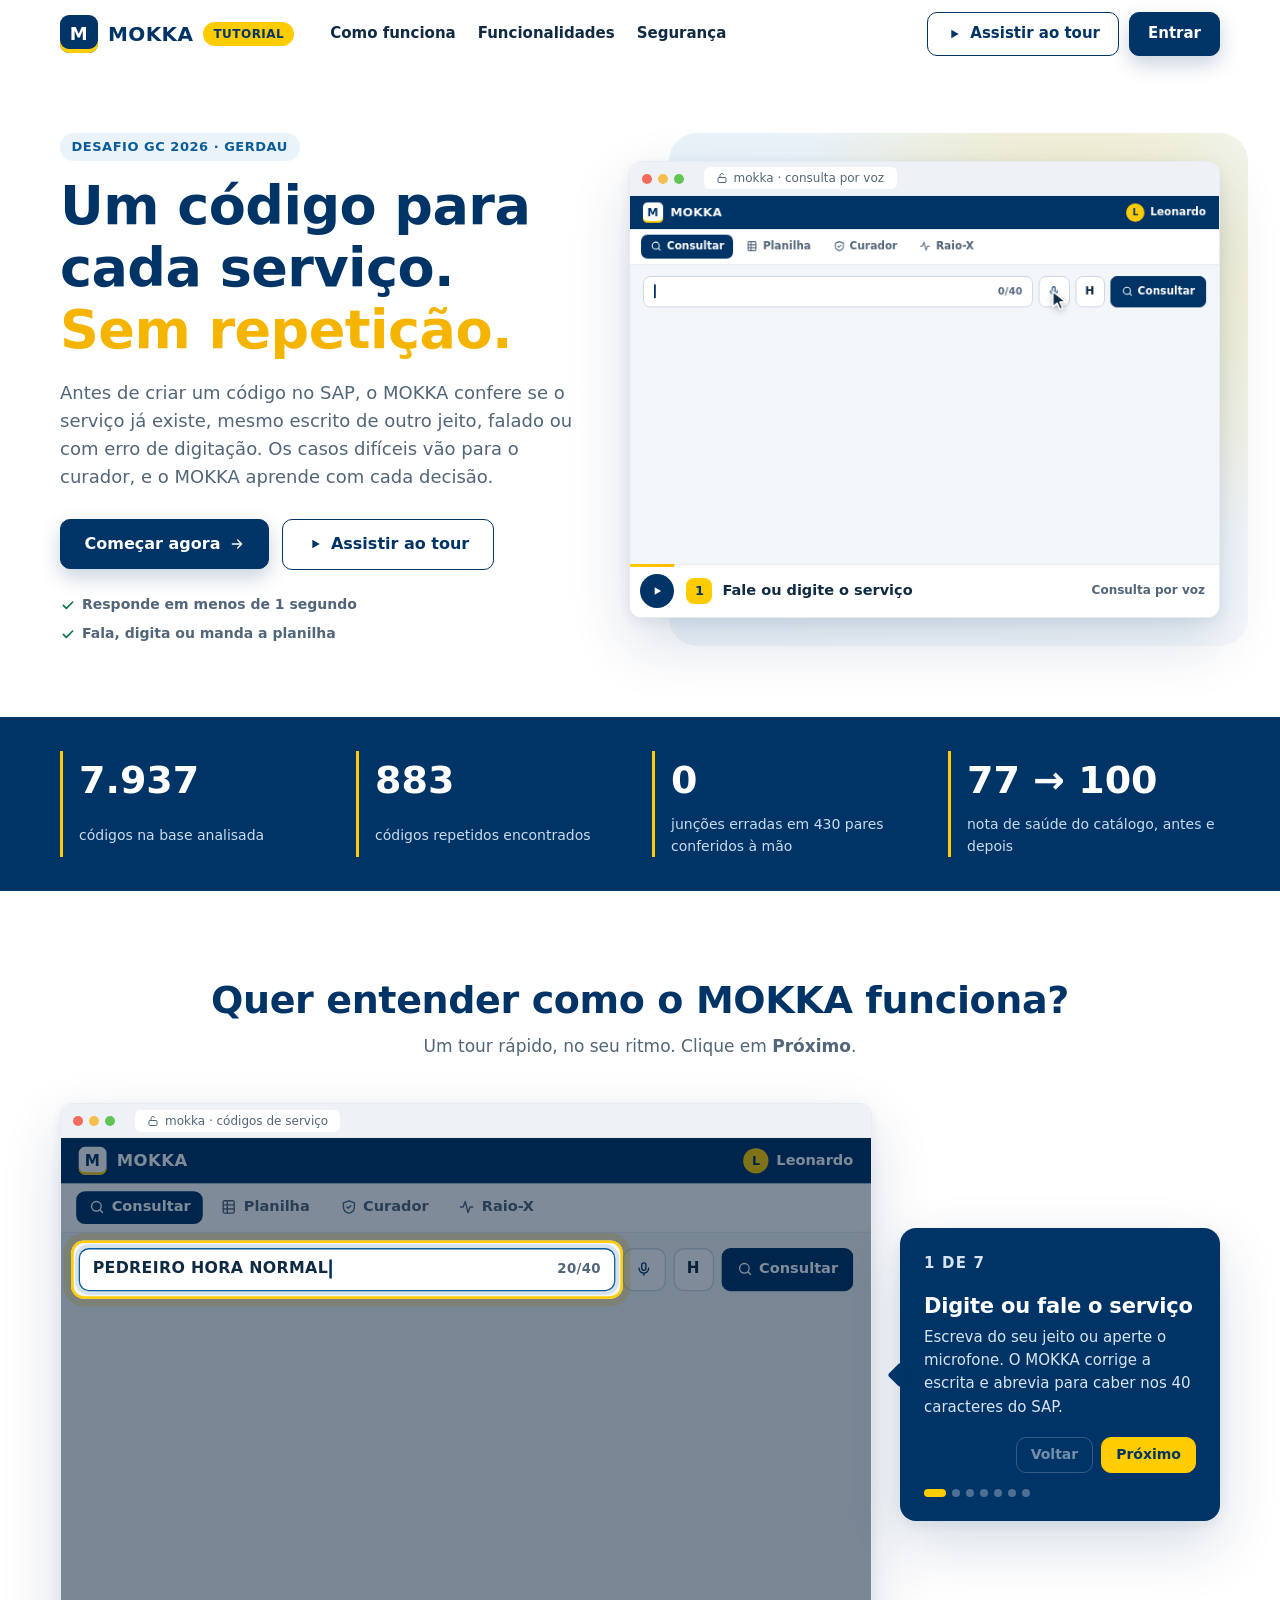
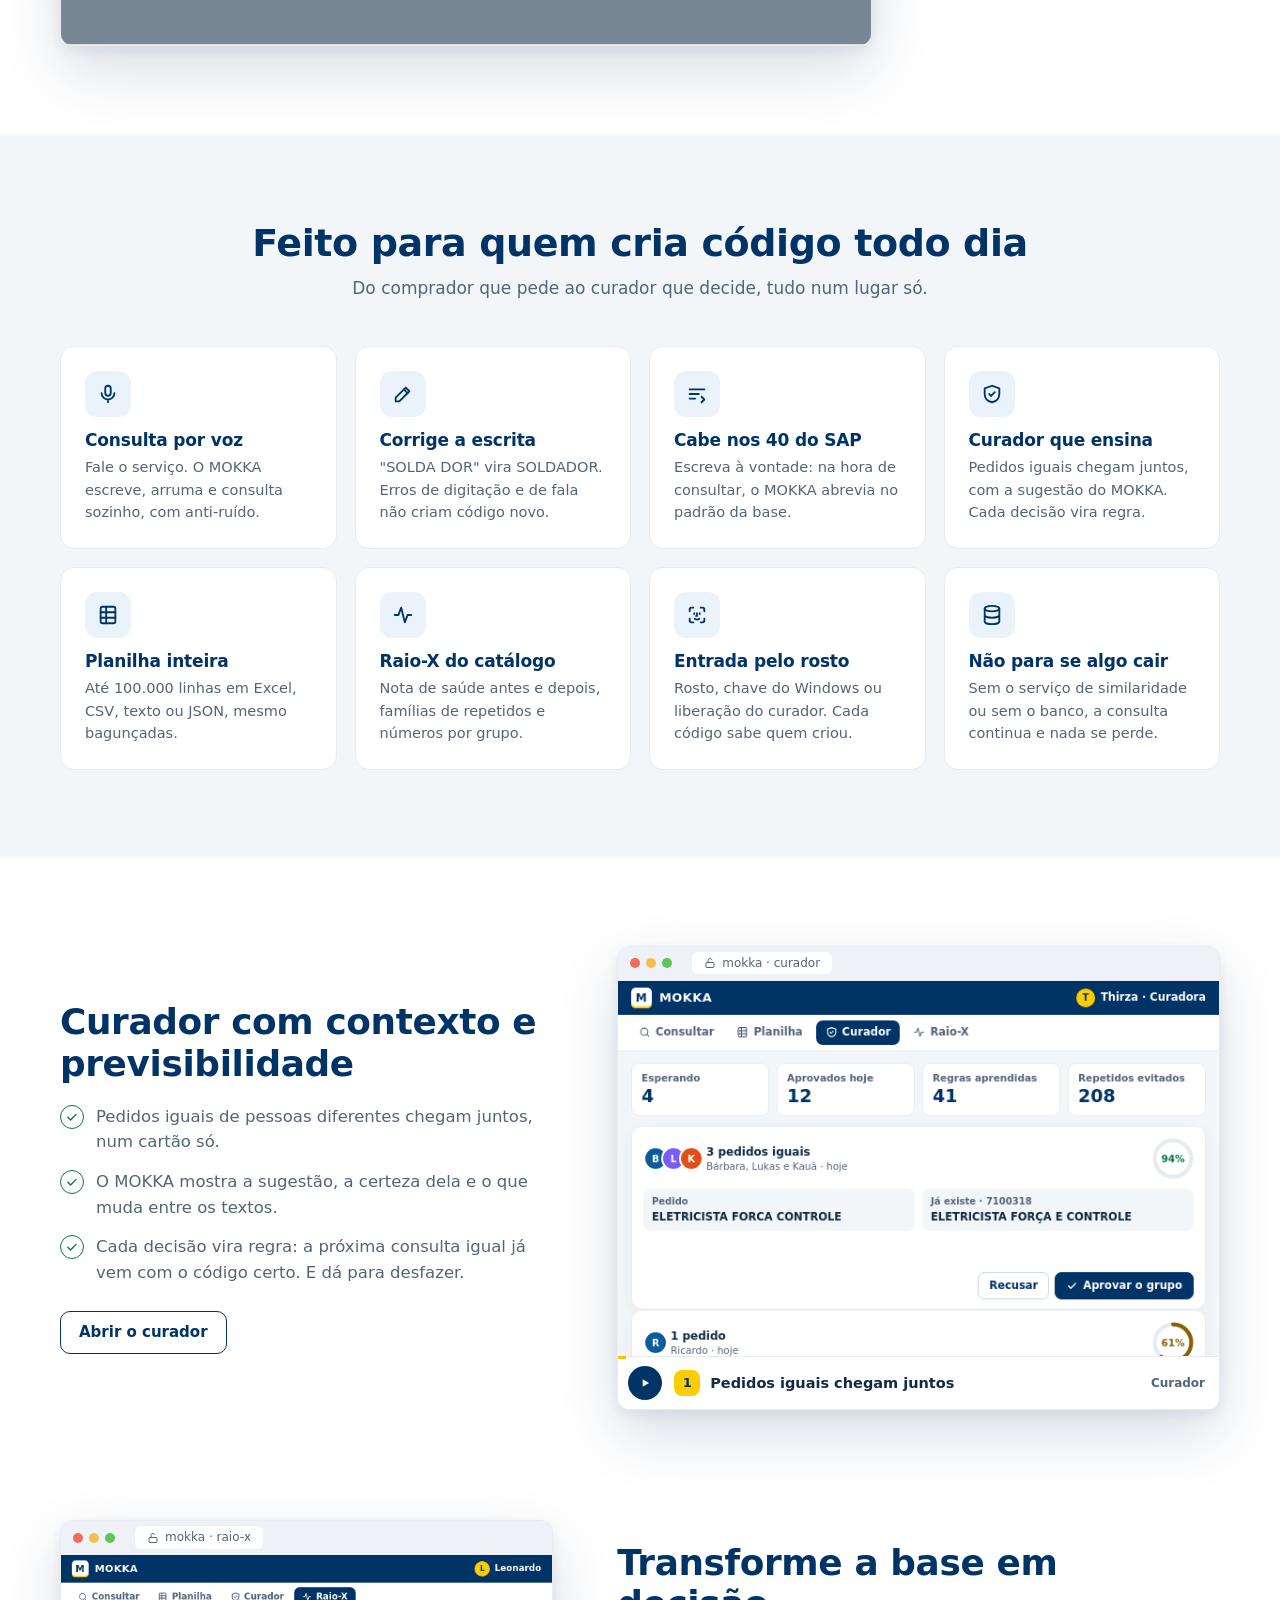
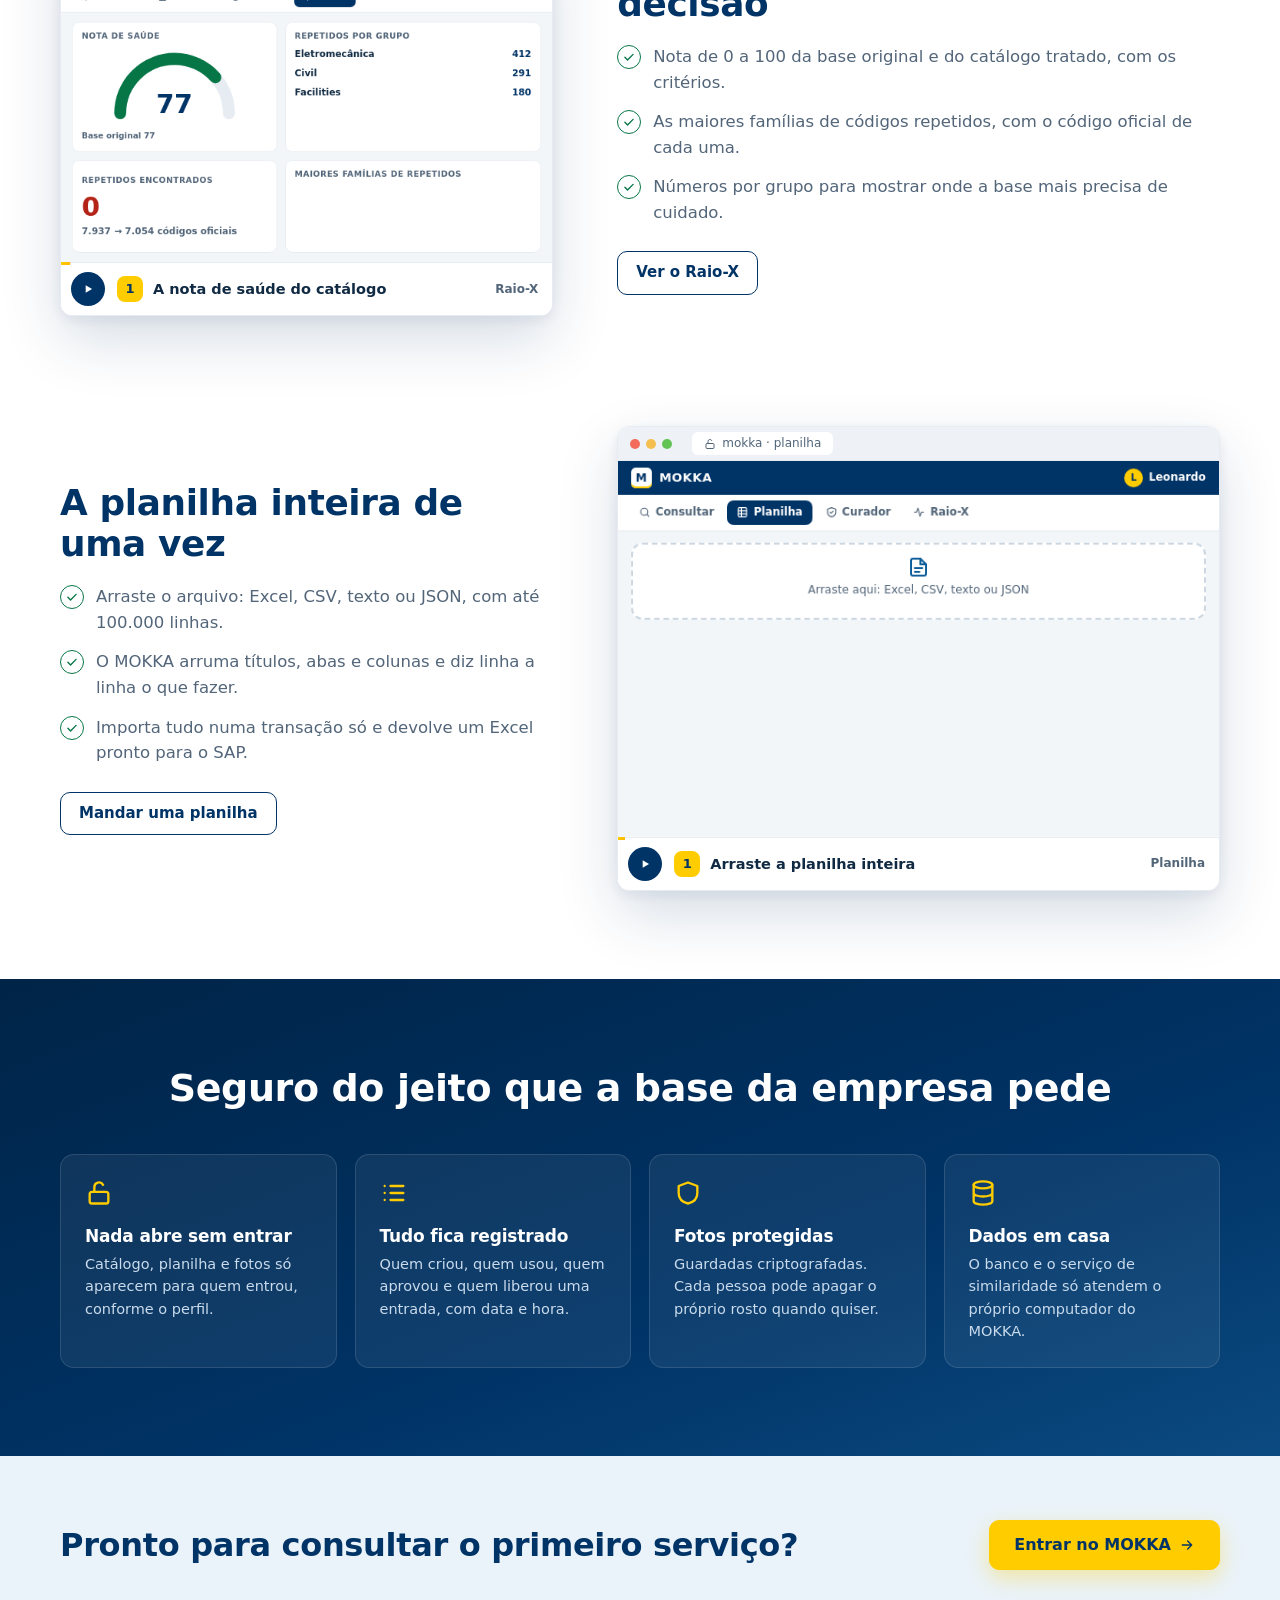
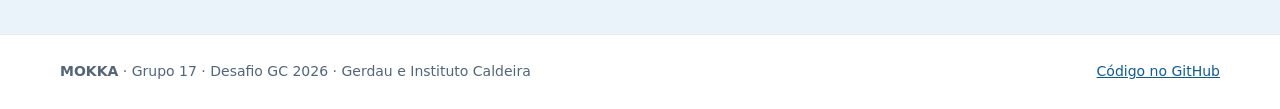
==== commit b3534cc6: "feat: tutorial no botão do topo e Raio-X como painel ao vivo - O site abre direto no sistema; a pági" ====
--- a/codigos-api/src/main/resources/static/inicio.html
+++ b/codigos-api/src/main/resources/static/inicio.html
@@ -5,8 +5,8 @@
 <meta name="viewport" content="width=device-width, initial-scale=1, viewport-fit=cover">
 <meta name="theme-color" content="#003366">
 <meta name="description" content="MOKKA: antes de criar um código de serviço no SAP, confere se ele já existe, mesmo escrito de outro jeito.">
-<title>MOKKA · Um código para cada serviço</title>
-<link rel="stylesheet" href="inicio.css?v=19">
+<title>MOKKA · Tutorial</title>
+<link rel="stylesheet" href="inicio.css?v=20">
 </head>
 <body>
 <svg width="0" height="0" style="position:absolute" aria-hidden="true">
@@ -39,6 +39,7 @@
     <a class="marca" href="#inicio" aria-label="MOKKA, início">
       <span class="selo-marca" aria-hidden="true">M</span>
       <span>MOKKA</span>
+      <span class="chip-tutorial">Tutorial</span>
     </a>
     <nav class="menu" aria-label="Seções">
       <a href="#tour">Como funciona</a>
@@ -314,6 +315,6 @@
   </div>
 </template>
 
-<script src="inicio.js?v=19"></script>
+<script src="inicio.js?v=20"></script>
 </body>
 </html>
--- a/codigos-api/src/main/resources/static/inicio.css
+++ b/codigos-api/src/main/resources/static/inicio.css
@@ -47,6 +47,7 @@
 .topo .dentro { display: flex; align-items: center; gap: 24px; min-height: 68px; }
 .marca { display: inline-flex; align-items: center; gap: 10px; font-weight: 800; font-size: 20px; color: var(--azul); text-decoration: none; letter-spacing: .02em; }
 .selo-marca { width: 38px; height: 38px; display: grid; place-items: center; border-radius: 9px; color: #fff; background: var(--azul); box-shadow: inset 0 -4px 0 var(--amarelo); font-size: 18px; }
+.chip-tutorial { padding: 3px 10px; border-radius: 99px; background: var(--amarelo); color: var(--azul); font-size: 12px; font-weight: 800; letter-spacing: .04em; text-transform: uppercase; }
 .menu { display: flex; gap: 22px; margin-left: 12px; }
 .menu a { color: var(--texto); text-decoration: none; font-weight: 600; font-size: 15px; position: relative; }
 .menu a::after { content: ""; position: absolute; left: 0; right: 0; bottom: -6px; height: 2px; background: var(--amarelo); transform: scaleX(0); transition: transform .25s ease; }
